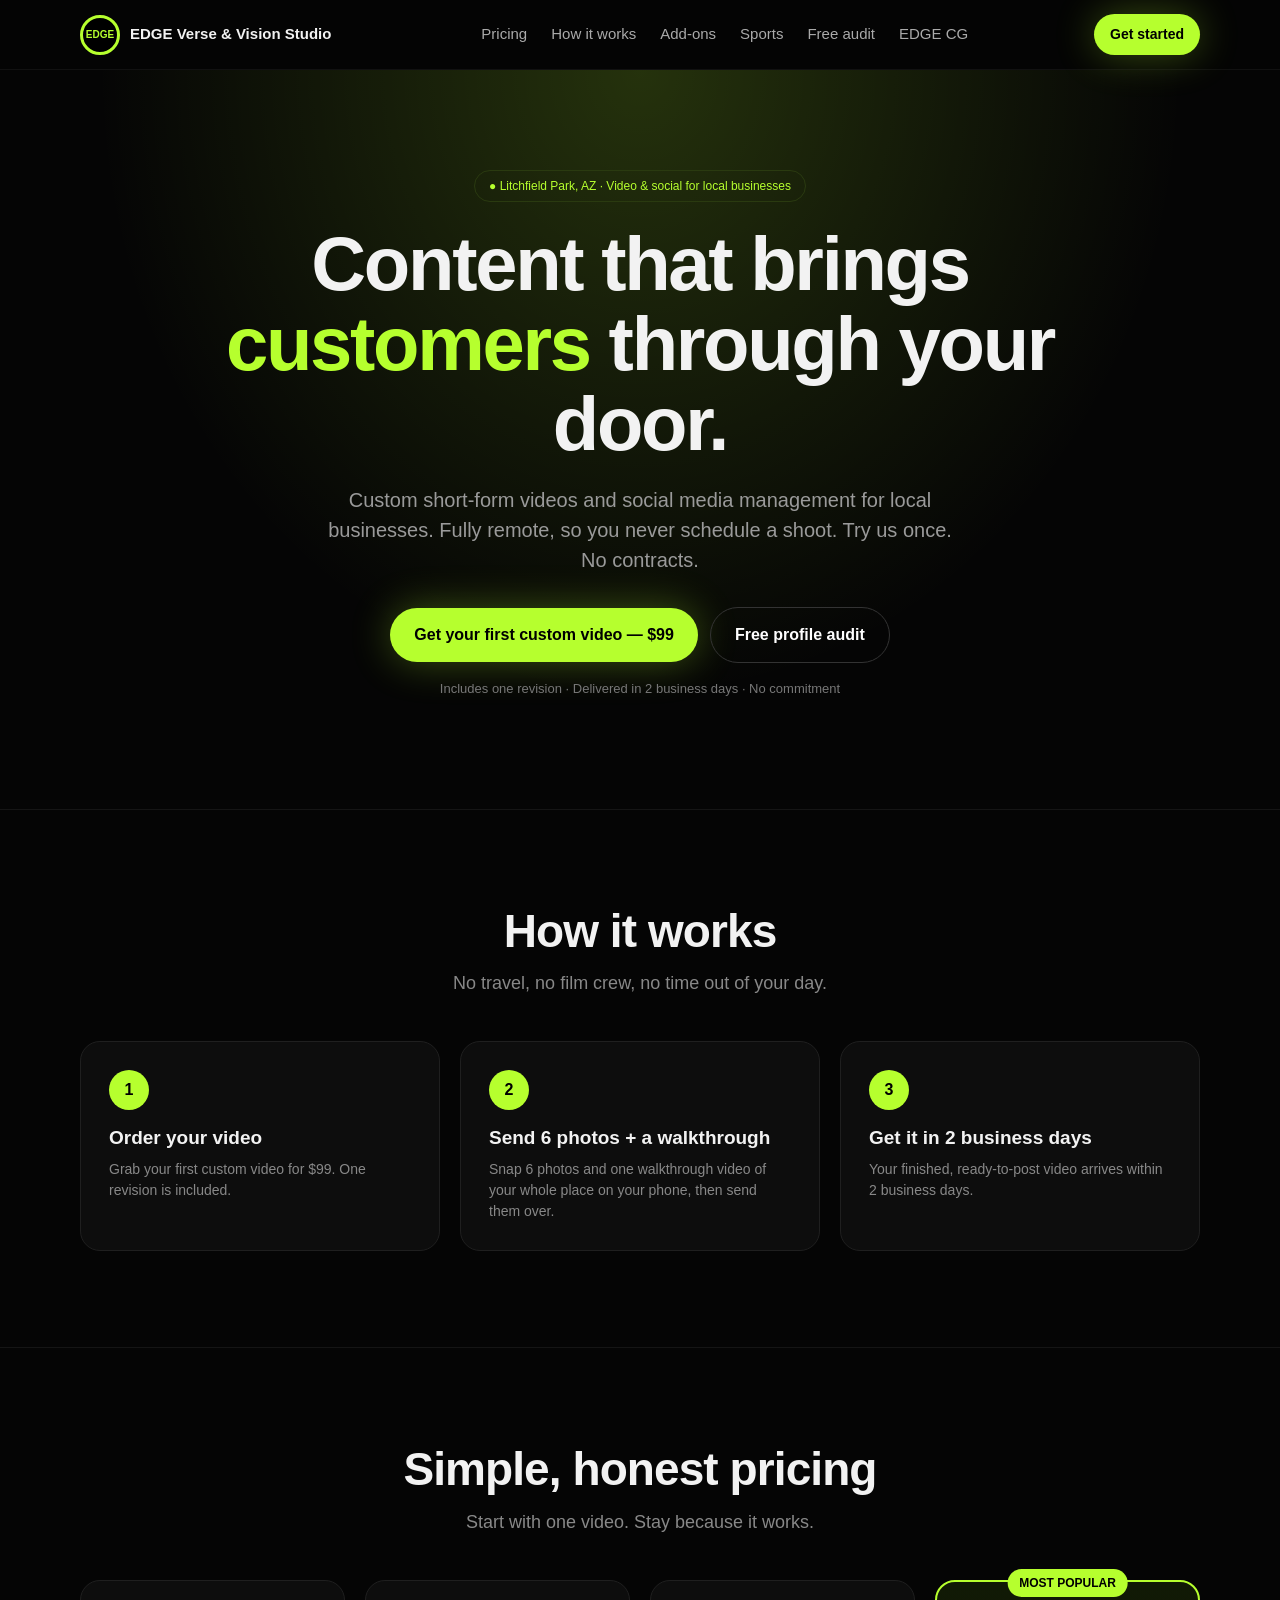
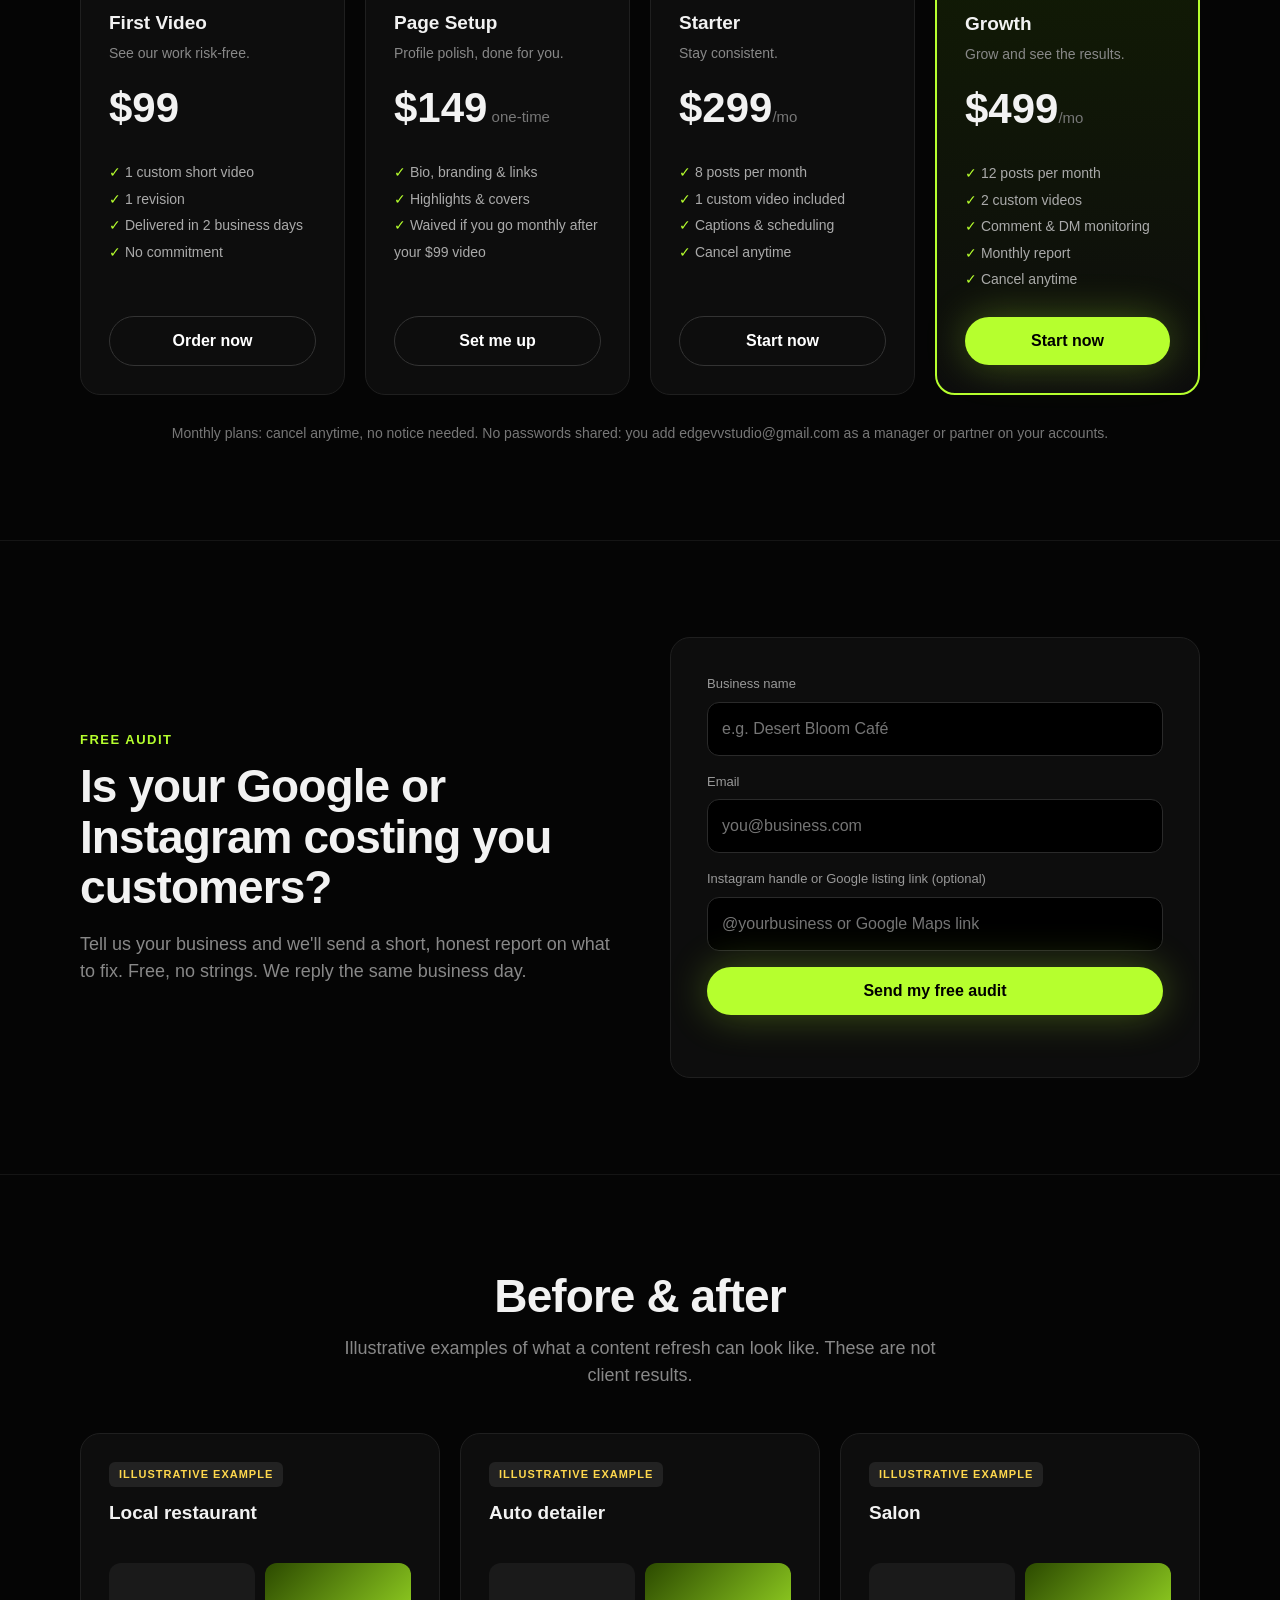
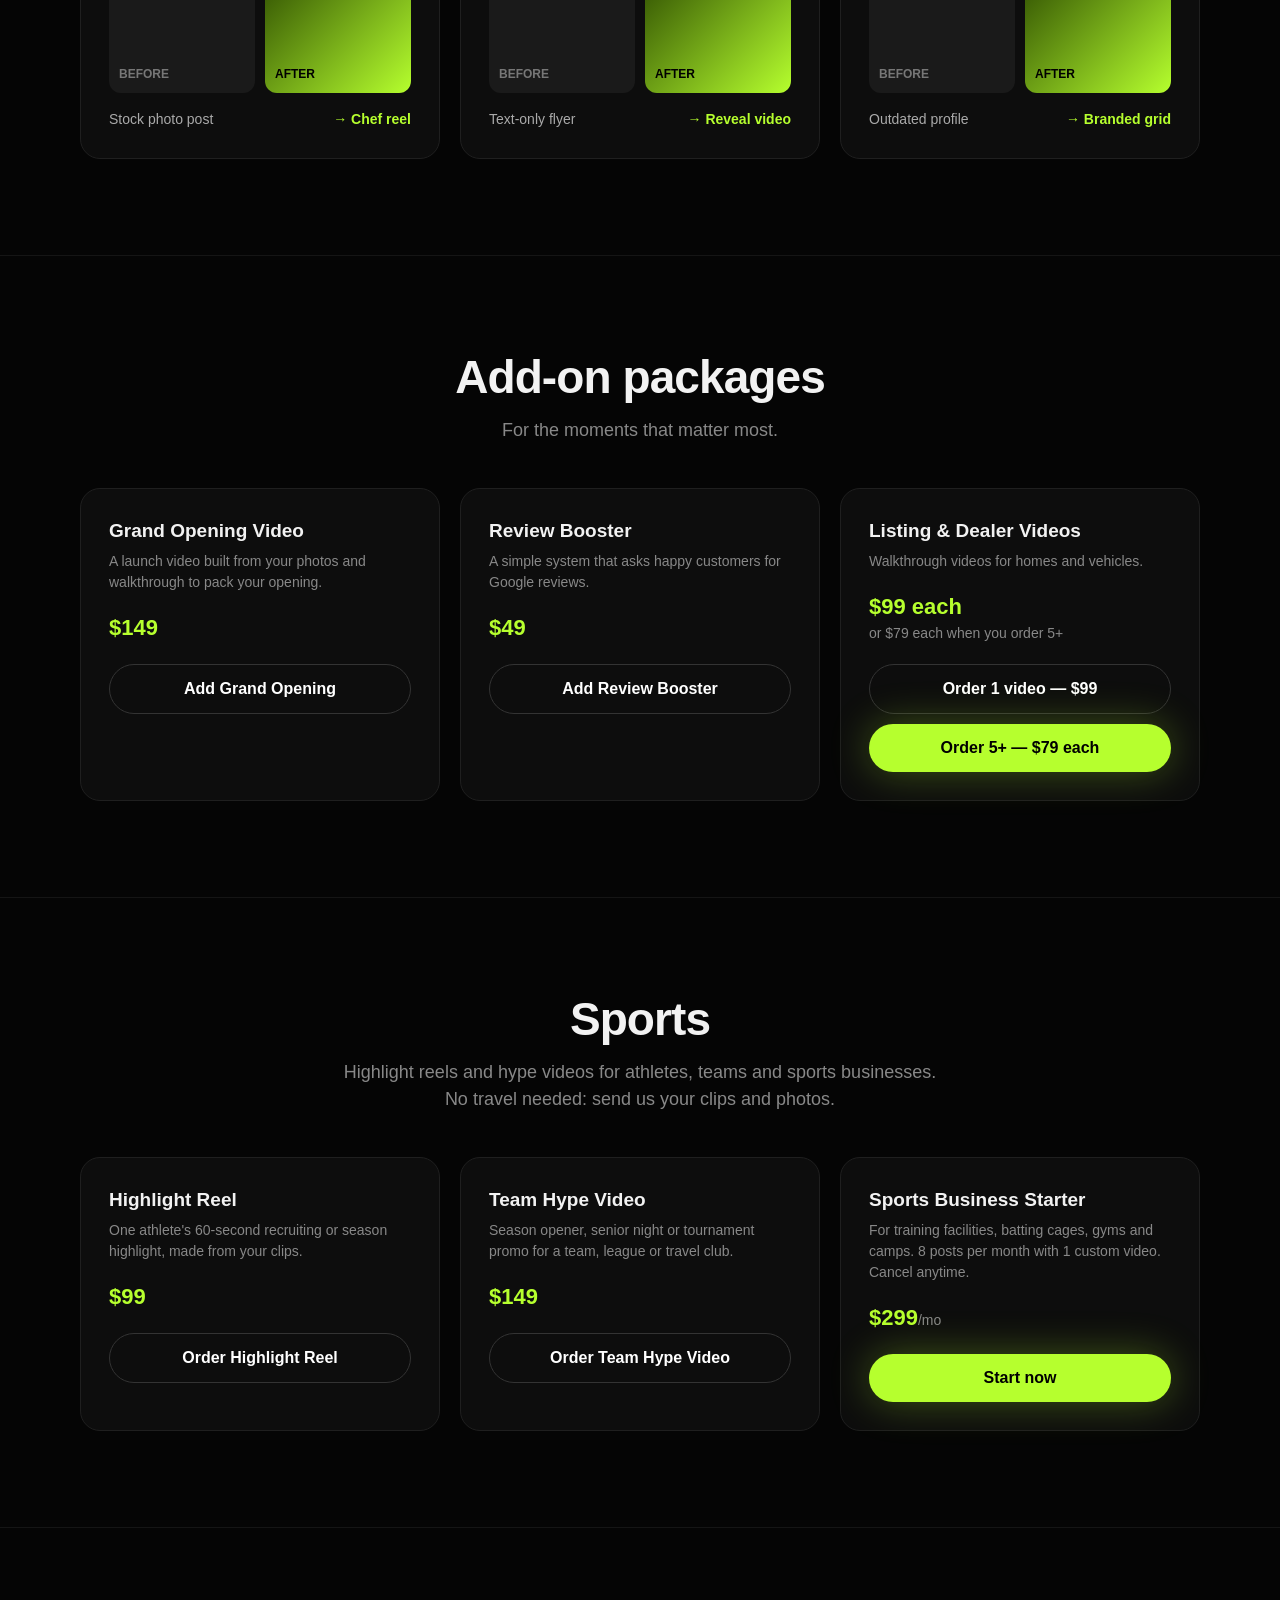
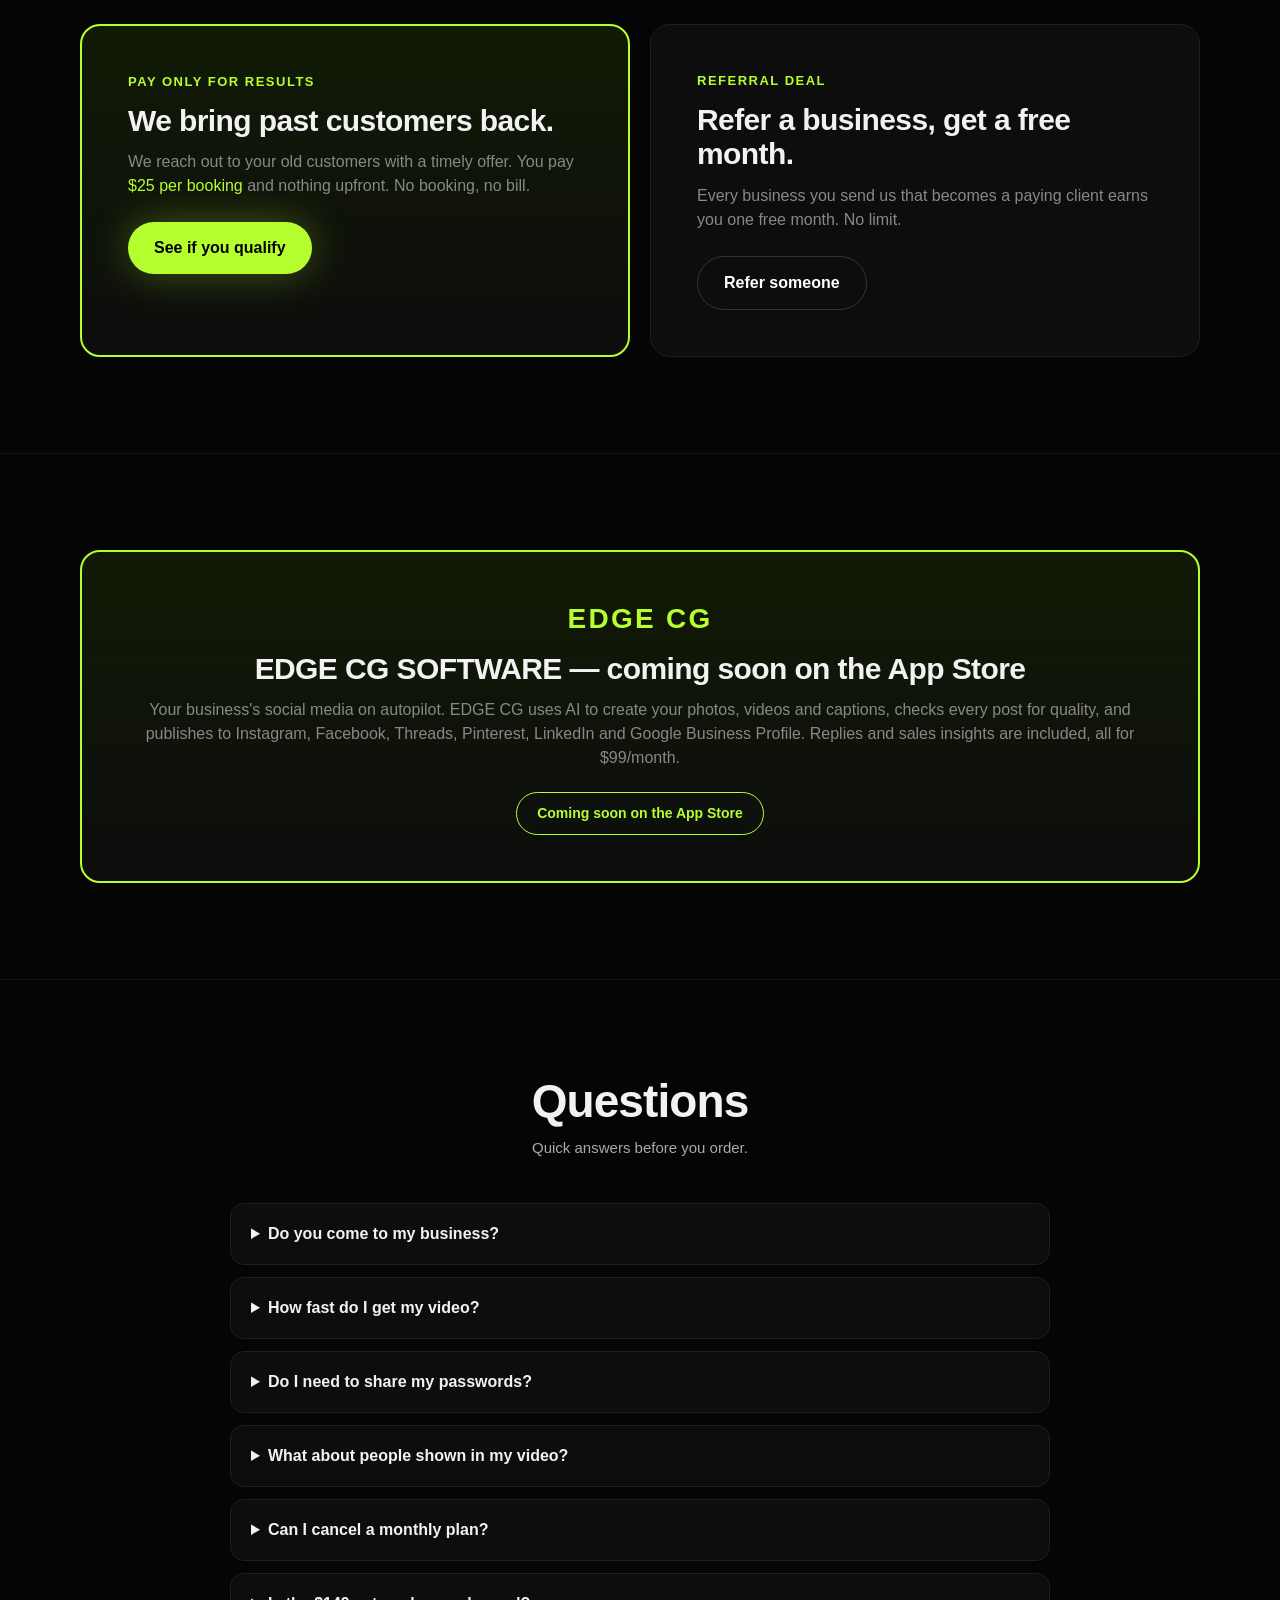
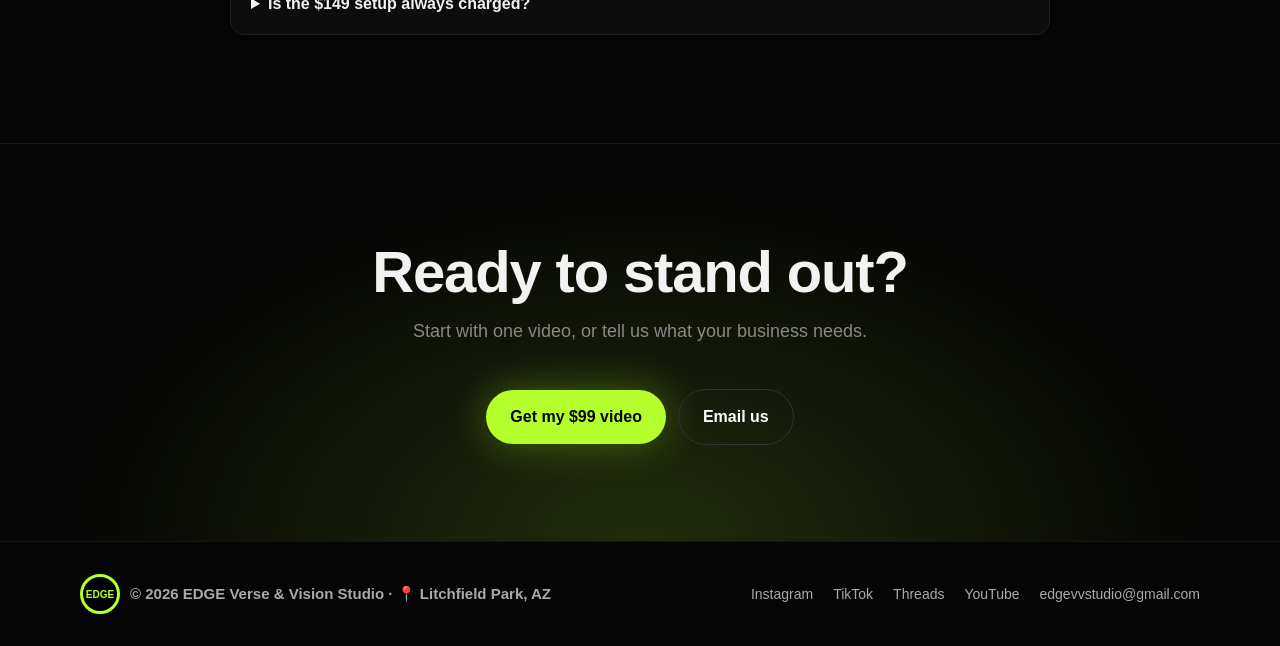
==== index.html @ c9d8e722 "Sports Business Starter: inline /mo, keep add-on price style" ====
<!DOCTYPE html>
<html lang="en">
<head>
<meta charset="utf-8">
<meta name="viewport" content="width=device-width,initial-scale=1">
<title>EDGE Verse &amp; Vision Studio | Custom Videos &amp; Social Media for Local Businesses</title>
<meta name="description" content="Custom short-form videos and social media management for local businesses. Remote studio based in Litchfield Park, AZ. First custom video $99. Monthly plans from $299. Cancel anytime.">
<meta name="theme-color" content="#050505">
<link rel="canonical" href="https://edgevvstudio.com/">
<meta property="og:type" content="website">
<meta property="og:site_name" content="EDGE Verse &amp; Vision Studio">
<meta property="og:title" content="Content that brings customers through your door">
<meta property="og:description" content="Custom short videos and social media for local businesses. Send 6 photos and a walkthrough, and get your video in 2 business days. First video $99.">
<meta property="og:url" content="https://edgevvstudio.com/">
<meta property="og:image" content="https://edgevvstudio.com/og-image.png">
<meta name="twitter:card" content="summary_large_image">
<link rel="icon" href="favicon.svg" type="image/svg+xml">
<link rel="stylesheet" href="styles.css">
<script type="application/ld+json">
{"@context":"https://schema.org","@type":"ProfessionalService","name":"EDGE Verse & Vision Studio","email":"edgevvstudio@gmail.com","areaServed":"US","address":{"@type":"PostalAddress","addressLocality":"Litchfield Park","addressRegion":"AZ","addressCountry":"US"},"description":"Remote custom video and social media studio for local businesses.","sameAs":["https://www.instagram.com/edgevvstudio","https://www.tiktok.com/@edgevvstudio","https://www.threads.net/@edgevvstudio","https://www.youtube.com/@edgevvstudio"]}
</script>
</head>
<body>
<a class="skip" href="#main">Skip to content</a>
<header><div class="w"><nav>
<a class="logo" href="#top"><span class="c">EDGE</span><span>EDGE Verse &amp; Vision Studio</span></a>
<div class="links"><a href="#pricing">Pricing</a><a href="#how">How it works</a><a href="#addons">Add-ons</a><a href="#sports">Sports</a><a href="#audit">Free audit</a><a href="#edgecg">EDGE CG</a></div>
<a class="btn p navcta" href="https://buy.stripe.com/28E14fdJf8jR9hvbBr6J200">Get started</a>
</nav></div></header>

<main id="main">
<div class="hero" id="top"><div class="w">
<div class="tag">● Litchfield Park, AZ · Video &amp; social for local businesses</div>
<h1>Content that brings <span>customers</span> through your door.</h1>
<p class="sub">Custom short-form videos and social media management for local businesses. Fully remote, so you never schedule a shoot. Try us once. No contracts.</p>
<div class="ctas"><a class="btn p" href="https://buy.stripe.com/28E14fdJf8jR9hvbBr6J200">Get your first custom video — $99</a><a class="btn s" href="#audit">Free profile audit</a></div>
<p class="fine">Includes one revision · Delivered in 2 business days · No commitment</p>
</div></div>

<section id="how"><div class="w">
<h2>How it works</h2><p class="lead">No travel, no film crew, no time out of your day.</p>
<div class="steps">
<div class="card step"><div class="n">1</div><h3>Order your video</h3><p class="muted">Grab your first custom video for $99. One revision is included.</p></div>
<div class="card step"><div class="n">2</div><h3>Send 6 photos + a walkthrough</h3><p class="muted">Snap 6 photos and one walkthrough video of your whole place on your phone, then send them over.</p></div>
<div class="card step"><div class="n">3</div><h3>Get it in 2 business days</h3><p class="muted">Your finished, ready-to-post video arrives within 2 business days.</p></div>
</div></div></section>

<section id="pricing"><div class="w">
<h2>Simple, honest pricing</h2><p class="lead">Start with one video. Stay because it works.</p>
<div class="g4">
<div class="card"><h3>First Video</h3><p class="muted">See our work risk-free.</p><div class="price">$99</div><ul><li>1 custom short video</li><li>1 revision</li><li>Delivered in 2 business days</li><li>No commitment</li></ul><a class="btn s" href="https://buy.stripe.com/28E14fdJf8jR9hvbBr6J200">Order now</a></div>
<div class="card"><h3>Page Setup</h3><p class="muted">Profile polish, done for you.</p><div class="price">$149<small> one-time</small></div><ul><li>Bio, branding &amp; links</li><li>Highlights &amp; covers</li><li>Waived if you go monthly after your $99 video</li></ul><a class="btn s" href="https://buy.stripe.com/28EaEP5cJ0Rp51f34V6J201">Set me up</a></div>
<div class="card"><h3>Starter</h3><p class="muted">Stay consistent.</p><div class="price">$299<small>/mo</small></div><ul><li>8 posts per month</li><li>1 custom video included</li><li>Captions &amp; scheduling</li><li>Cancel anytime</li></ul><a class="btn s" href="https://buy.stripe.com/cNi5kv8oV0Rp9hveND6J202">Start now</a></div>
<div class="card hot"><div class="badge">MOST POPULAR</div><h3>Growth</h3><p class="muted">Grow and see the results.</p><div class="price">$499<small>/mo</small></div><ul><li>12 posts per month</li><li>2 custom videos</li><li>Comment &amp; DM monitoring</li><li>Monthly report</li><li>Cancel anytime</li></ul><a class="btn p" href="https://buy.stripe.com/3cI14feNj8jR51f7lb6J203">Start now</a></div>
</div>
<p class="note">Monthly plans: cancel anytime, no notice needed. No passwords shared: you add edgevvstudio@gmail.com as a manager or partner on your accounts.</p>
</div></section>

<section id="audit"><div class="w audit">
<div><div class="kick">FREE AUDIT</div><h2 style="margin-top:12px">Is your Google or Instagram costing you customers?</h2><p class="muted" style="font-size:18px;margin-top:18px">Tell us your business and we'll send a short, honest report on what to fix. Free, no strings. We reply the same business day.</p></div>
<form id="auditForm" action="FORMSPREE_ENDPOINT" method="POST">
<label for="biz">Business name</label><input id="biz" name="business" required placeholder="e.g. Desert Bloom Café">
<label for="em">Email</label><input id="em" name="email" type="email" required placeholder="you@business.com">
<label for="link">Instagram handle or Google listing link (optional)</label><input id="link" name="profile" placeholder="@yourbusiness or Google Maps link">
<input type="hidden" name="_subject" value="New free audit request">
<button class="btn p" type="submit">Send my free audit</button>
<p class="formmsg" id="formMsg" role="status"></p>
</form>
</div></section>

<section id="work"><div class="w">
<h2>Before &amp; after</h2><p class="lead">Illustrative examples of what a content refresh can look like. These are not client results.</p>
<div class="g3">
<div class="card"><span class="ex">ILLUSTRATIVE EXAMPLE</span><h3>Local restaurant</h3><div class="ba"><div class="img b">BEFORE</div><div class="img a">AFTER</div></div><div class="stat"><span>Stock photo post</span><b>→ Chef reel</b></div></div>
<div class="card"><span class="ex">ILLUSTRATIVE EXAMPLE</span><h3>Auto detailer</h3><div class="ba"><div class="img b">BEFORE</div><div class="img a">AFTER</div></div><div class="stat"><span>Text-only flyer</span><b>→ Reveal video</b></div></div>
<div class="card"><span class="ex">ILLUSTRATIVE EXAMPLE</span><h3>Salon</h3><div class="ba"><div class="img b">BEFORE</div><div class="img a">AFTER</div></div><div class="stat"><span>Outdated profile</span><b>→ Branded grid</b></div></div>
</div></div></section>

<section id="addons"><div class="w">
<h2>Add-on packages</h2><p class="lead">For the moments that matter most.</p>
<div class="g3">
<div class="card"><h3>Grand Opening Video</h3><p class="muted">A launch video built from your photos and walkthrough to pack your opening.</p><p class="addprice">$149</p><a class="btn s" href="https://buy.stripe.com/8x26ozdJf9nV51fgVL6J204">Add Grand Opening</a></div>
<div class="card"><h3>Review Booster</h3><p class="muted">A simple system that asks happy customers for Google reviews.</p><p class="addprice">$49</p><a class="btn s" href="https://buy.stripe.com/bJe7sD34BfMjdxLeND6J205">Add Review Booster</a></div>
<div class="card"><h3>Listing &amp; Dealer Videos</h3><p class="muted">Walkthrough videos for homes and vehicles.</p><p class="addprice">$99 each<small>or $79 each when you order 5+</small></p><a class="btn s" href="https://buy.stripe.com/3cI5kveNj1Vt2T76h76J206" style="margin-bottom:10px">Order 1 video — $99</a><a class="btn p" href="https://buy.stripe.com/9B67sD48FgQnctH7lb6J207">Order 5+ — $79 each</a></div>
</div></div></section>

<section id="sports"><div class="w">
<h2>Sports</h2><p class="lead">Highlight reels and hype videos for athletes, teams and sports businesses. No travel needed: send us your clips and photos.</p>
<div class="g3">
<div class="card"><h3>Highlight Reel</h3><p class="muted">One athlete's 60-second recruiting or season highlight, made from your clips.</p><p class="addprice">$99</p><a class="btn s" href="https://buy.stripe.com/eVq14f20x6bJ0KZdJz6J208">Order Highlight Reel</a></div>
<div class="card"><h3>Team Hype Video</h3><p class="muted">Season opener, senior night or tournament promo for a team, league or travel club.</p><p class="addprice">$149</p><a class="btn s" href="https://buy.stripe.com/bJeeV56gN0RpgJX20R6J209">Order Team Hype Video</a></div>
<div class="card"><h3>Sports Business Starter</h3><p class="muted">For training facilities, batting cages, gyms and camps. 8 posts per month with 1 custom video. Cancel anytime.</p><p class="addprice">$299<small style="display:inline">/mo</small></p><a class="btn p" href="https://buy.stripe.com/00w4gr7kR9nVdxL6h76J20a">Start now</a></div>
</div></div></section>

<section><div class="w split">
<div class="card big hot"><div class="kick">PAY ONLY FOR RESULTS</div><h3>We bring past customers back.</h3><p class="muted" style="font-size:16px">We reach out to your old customers with a timely offer. You pay <span class="l">$25 per booking</span> and nothing upfront. No booking, no bill.</p><a class="btn p" href="mailto:edgevvstudio@gmail.com?subject=Reactivation%20offer%20-%20do%20I%20qualify%3F">See if you qualify</a></div>
<div class="card big"><div class="kick">REFERRAL DEAL</div><h3>Refer a business, get a free month.</h3><p class="muted" style="font-size:16px">Every business you send us that becomes a paying client earns you one free month. No limit.</p><a class="btn s" href="mailto:edgevvstudio@gmail.com?subject=Referral">Refer someone</a></div>
</div></section>

<section id="edgecg"><div class="w">
<div class="card big hot cg"><div class="cglogo">EDGE CG</div><h3>EDGE CG SOFTWARE — coming soon on the App Store</h3><p class="muted" style="font-size:16px">Your business's social media on autopilot. EDGE CG uses AI to create your photos, videos and captions, checks every post for quality, and publishes to Instagram, Facebook, Threads, Pinterest, LinkedIn and Google Business Profile. Replies and sales insights are included, all for $99/month.</p><span class="cgbadge">Coming soon on the App Store</span></div>
</div></section>

<section class="faq"><div class="w">
<h2>Questions</h2><p class="lead">Quick answers before you order.</p>
<details><summary>Do you come to my business?</summary><p>No. We're fully remote. You send 6 photos and one walkthrough video of your whole place, and we build your video from that.</p></details>
<details><summary>How fast do I get my video?</summary><p>Within 2 business days of receiving your photos and walkthrough.</p></details>
<details><summary>Do I need to share my passwords?</summary><p>Never. You add edgevvstudio@gmail.com as a manager or partner in Meta Business Suite or Google Business Profile.</p></details>
<details><summary>What about people shown in my video?</summary><p>During onboarding you confirm (required checkbox) that you have permission from anyone who appears in your photos or walkthrough.</p></details>
<details><summary>Can I cancel a monthly plan?</summary><p>Yes, anytime, with no notice needed.</p></details>
<details><summary>Is the $149 setup always charged?</summary><p>No. It's waived if you sign up for a monthly plan after your $99 video.</p></details>
</div></section>

<section class="final"><div class="w"><h2 style="font-size:clamp(36px,7vw,58px)">Ready to stand out?</h2><p class="lead">Start with one video, or tell us what your business needs.</p>
<div class="ctas"><a class="btn p" href="https://buy.stripe.com/28E14fdJf8jR9hvbBr6J200">Get my $99 video</a><a class="btn s" href="mailto:edgevvstudio@gmail.com">Email us</a></div></div></section>
</main>

<footer><div class="w">
<div class="logo"><span class="c">EDGE</span><span style="color:#aaa">© 2026 EDGE Verse &amp; Vision Studio · 📍 Litchfield Park, AZ</span></div>
<div class="soc"><a href="https://www.instagram.com/edgevvstudio" rel="noopener">Instagram</a><a href="https://www.tiktok.com/@edgevvstudio" rel="noopener">TikTok</a><a href="https://www.threads.net/@edgevvstudio" rel="noopener">Threads</a><a href="https://www.youtube.com/@edgevvstudio" rel="noopener">YouTube</a><a href="mailto:edgevvstudio@gmail.com">edgevvstudio@gmail.com</a></div>
</div></footer>
<script src="main.js"></script>
</body>
</html>
---- styles.css ----
*{box-sizing:border-box;margin:0;padding:0}
:root{--l:#b6ff2e;--bg:#050505;--card:#0d0d0d;--bd:#1f1f1f}
html{scroll-behavior:smooth}
body{background:var(--bg);color:#f2f2f2;font-family:-apple-system,"Inter","Helvetica Neue",Arial,sans-serif;line-height:1.5;-webkit-font-smoothing:antialiased;overflow-x:hidden}
img{max-width:100%}
a{color:inherit}
.w{max-width:1200px;margin:0 auto;padding:0 20px}
.skip{position:absolute;left:-999px}.skip:focus{left:10px;top:10px;background:var(--l);color:#000;padding:8px;z-index:99}
header{position:sticky;top:0;z-index:50;background:rgba(5,5,5,.85);backdrop-filter:blur(10px);border-bottom:1px solid #111}
nav{display:flex;justify-content:space-between;align-items:center;padding:14px 0;gap:12px}
.logo{display:flex;align-items:center;gap:10px;font-weight:700;text-decoration:none;font-size:15px}
.c{flex:none;width:40px;height:40px;border-radius:50%;background:#000;border:3px solid var(--l);display:flex;align-items:center;justify-content:center;color:var(--l);font-size:10px;font-weight:900}
.links{display:none}
.links a{color:#aaa;margin-left:24px;text-decoration:none;font-size:15px}.links a:hover{color:#fff}
.btn{display:inline-block;padding:15px 24px;border-radius:999px;font-weight:700;font-size:16px;text-decoration:none;text-align:center;border:0;cursor:pointer;font-family:inherit;transition:transform .15s}
.btn:hover{transform:translateY(-1px)}
.p{background:var(--l);color:#000;box-shadow:0 0 40px rgba(182,255,46,.3)}
.s{border:1px solid #333;color:#fff;background:transparent}
.navcta{padding:10px 16px;font-size:14px;white-space:nowrap}
.hero{padding:64px 0 72px;text-align:center;background:radial-gradient(ellipse at top,rgba(182,255,46,.18),transparent 60%)}
.tag{display:inline-block;border:1px solid #2a3a10;color:var(--l);padding:6px 14px;border-radius:999px;font-size:12px;margin-bottom:22px}
h1{font-size:clamp(38px,9vw,76px);line-height:1.05;letter-spacing:-.03em;font-weight:800;max-width:950px;margin:0 auto}
h1 span,.l{color:var(--l)}
.sub{color:#9a9a9a;font-size:clamp(17px,2.4vw,20px);max-width:640px;margin:22px auto 32px}
.ctas{display:flex;flex-direction:column;gap:12px;justify-content:center;align-items:stretch;max-width:420px;margin:0 auto}
.fine{color:#777;font-size:13px;margin-top:16px}
section{padding:72px 0;border-top:1px solid #151515;scroll-margin-top:60px}
h2{font-size:clamp(32px,6vw,46px);line-height:1.1;letter-spacing:-.02em;font-weight:800;text-align:center}
.lead{color:#888;text-align:center;margin:14px auto 44px;font-size:18px;max-width:620px}
.g4,.g3,.split{display:grid;grid-template-columns:1fr;gap:20px}
.card{background:var(--card);border:1px solid var(--bd);border-radius:20px;padding:28px;position:relative;display:flex;flex-direction:column}
.card h3{font-size:19px;margin-bottom:6px}
.price{font-size:42px;font-weight:800;margin:12px 0 2px}
.price small{font-size:15px;color:#777;font-weight:500}
.card ul{list-style:none;margin:18px 0 24px;color:#aaa;font-size:14px;line-height:1.9;flex:1}
.card li:before{content:"✓  ";color:var(--l)}
.hot{border:2px solid var(--l);background:linear-gradient(#111a05,#0d0d0d)}
.badge{position:absolute;top:-13px;left:50%;transform:translateX(-50%);background:var(--l);color:#000;font-size:12px;font-weight:800;padding:5px 12px;border-radius:999px;white-space:nowrap}
.card .btn{display:block;padding:12px}
.muted{color:#888;font-size:14px}
.note{color:#777;font-size:14px;text-align:center;margin-top:28px}
.steps{display:grid;grid-template-columns:1fr;gap:20px;counter-reset:s}
.step .n{width:40px;height:40px;border-radius:50%;background:var(--l);color:#000;font-weight:800;display:flex;align-items:center;justify-content:center;margin-bottom:14px}
.audit{display:grid;grid-template-columns:1fr;gap:36px;align-items:center}
.audit h2{text-align:left}
form{background:var(--card);border:1px solid var(--bd);border-radius:20px;padding:26px}
label{font-size:13px;color:#999;display:block;margin:0 0 8px}
input,select,textarea{width:100%;background:#000;border:1px solid #2a2a2a;border-radius:12px;padding:14px;color:#f2f2f2;margin-bottom:16px;font:inherit;font-size:16px}
input:focus,textarea:focus,select:focus{outline:2px solid var(--l);border-color:transparent}
form .btn{width:100%}
.formmsg{font-size:14px;margin-top:12px;color:var(--l);min-height:1em}
.ex{align-self:flex-start;margin-bottom:12px;background:#222;color:#ffd84d;font-size:11px;font-weight:800;padding:4px 10px;border-radius:6px;letter-spacing:1px}
.ba{display:grid;grid-template-columns:1fr 1fr;gap:10px;margin:30px 0 16px}
.img{height:130px;border-radius:12px;display:flex;align-items:flex-end;padding:10px;font-size:12px;font-weight:700}
.b{background:#1a1a1a;color:#777}.a{background:linear-gradient(135deg,#2c4a00,#b6ff2e);color:#000}
.stat{display:flex;justify-content:space-between;gap:10px;font-size:14px;color:#aaa;flex-wrap:wrap}
.stat b{color:var(--l)}
.addprice{color:var(--l);margin:18px 0 20px;font-weight:700;font-size:22px}
.addprice small{color:#888;font-size:14px;font-weight:500;display:block}
.big{padding:32px}
.big h3{font-size:clamp(24px,4vw,30px);letter-spacing:-.02em;margin:12px 0;line-height:1.15}
.big .btn{display:inline-block;align-self:flex-start;margin-top:24px;padding:14px 26px}
.kick{color:var(--l);font-size:13px;font-weight:700;letter-spacing:1.5px}
.faq details{background:var(--card);border:1px solid var(--bd);border-radius:14px;padding:18px 20px;margin-bottom:12px;max-width:820px;margin-left:auto;margin-right:auto}
.faq summary{cursor:pointer;font-weight:700}
.faq p{color:#aaa;margin-top:10px;font-size:15px}
.final{text-align:center;background:radial-gradient(ellipse at bottom,rgba(182,255,46,.16),transparent 65%)}
footer{border-top:1px solid #151515;padding:32px 0;color:#777;font-size:14px}
footer .w{display:flex;flex-direction:column;gap:18px}
.soc{display:flex;flex-wrap:wrap;gap:10px 20px}
.soc a{color:#aaa;text-decoration:none}.soc a:hover{color:var(--l)}
@media(min-width:640px){.ctas{flex-direction:row;max-width:none;align-items:center}.g4,.g3,.split{grid-template-columns:1fr 1fr}.steps{grid-template-columns:repeat(3,1fr)}}
@media(min-width:900px){.w{padding:0 40px}.links{display:flex;align-items:center}.hero{padding:100px 0 110px}section{padding:96px 0}.g3{grid-template-columns:repeat(3,1fr)}.audit{grid-template-columns:1fr 1fr;gap:60px}.big{padding:46px}footer .w{flex-direction:row;justify-content:space-between;align-items:center}form{padding:36px}}
@media(min-width:1100px){.g4{grid-template-columns:repeat(4,1fr)}}

.cg{text-align:center;align-items:center}.cglogo{font-weight:900;font-size:28px;letter-spacing:.08em;color:var(--l)}.cgbadge{display:inline-block;margin-top:22px;padding:10px 20px;border:1px solid var(--l);border-radius:999px;font-weight:700;font-size:14px;color:var(--l)}
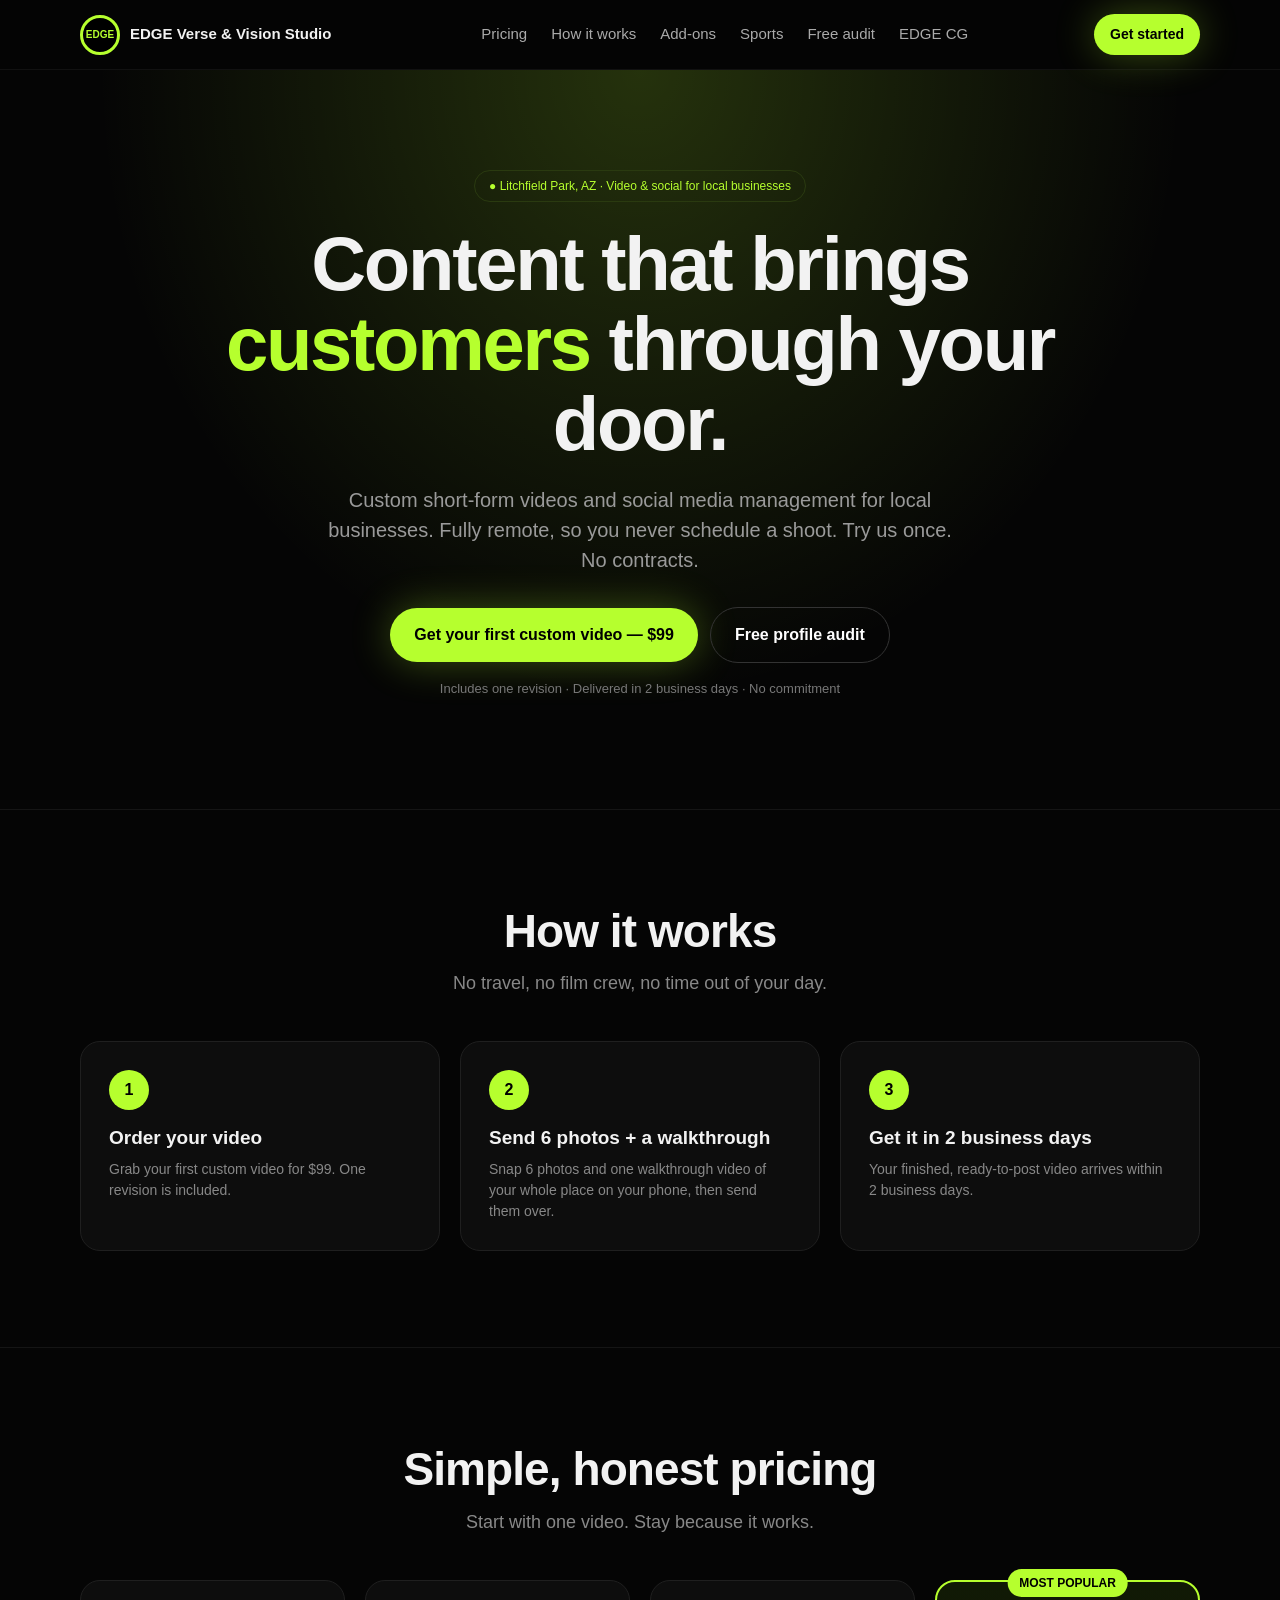
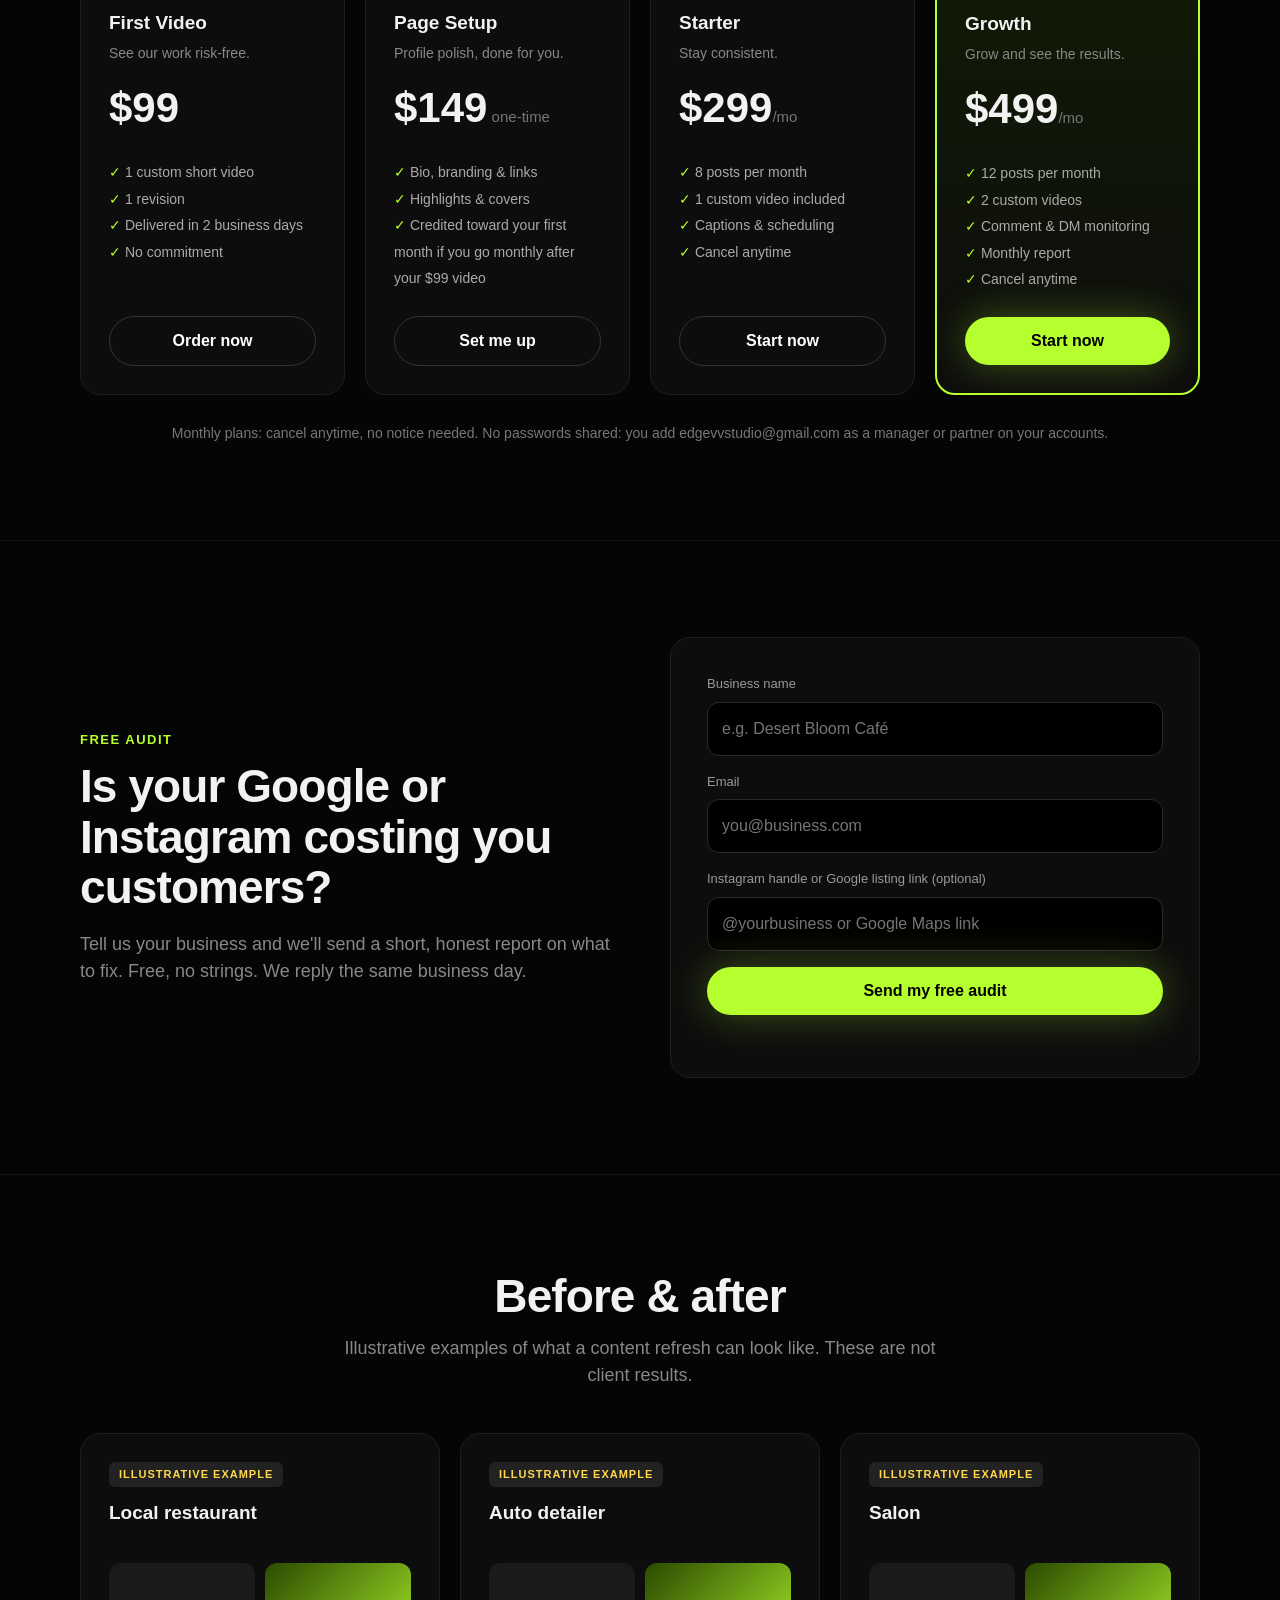
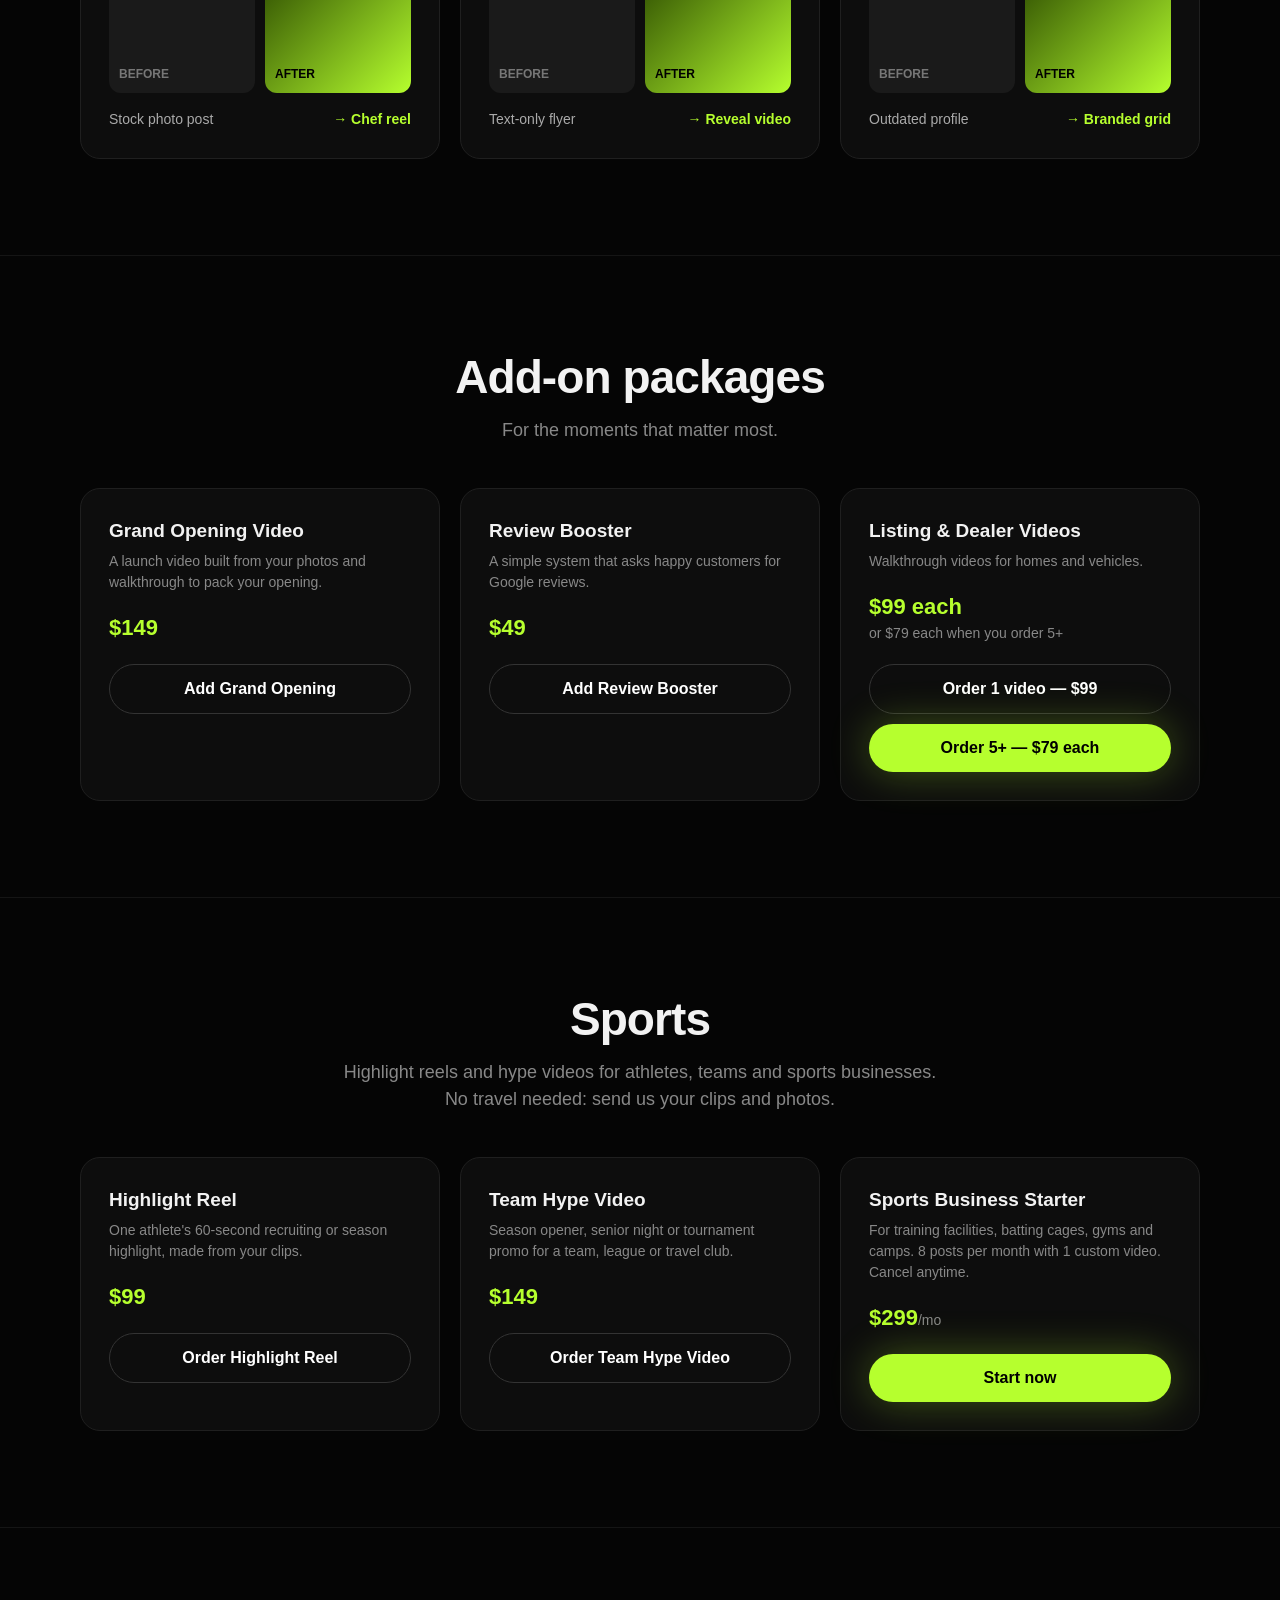
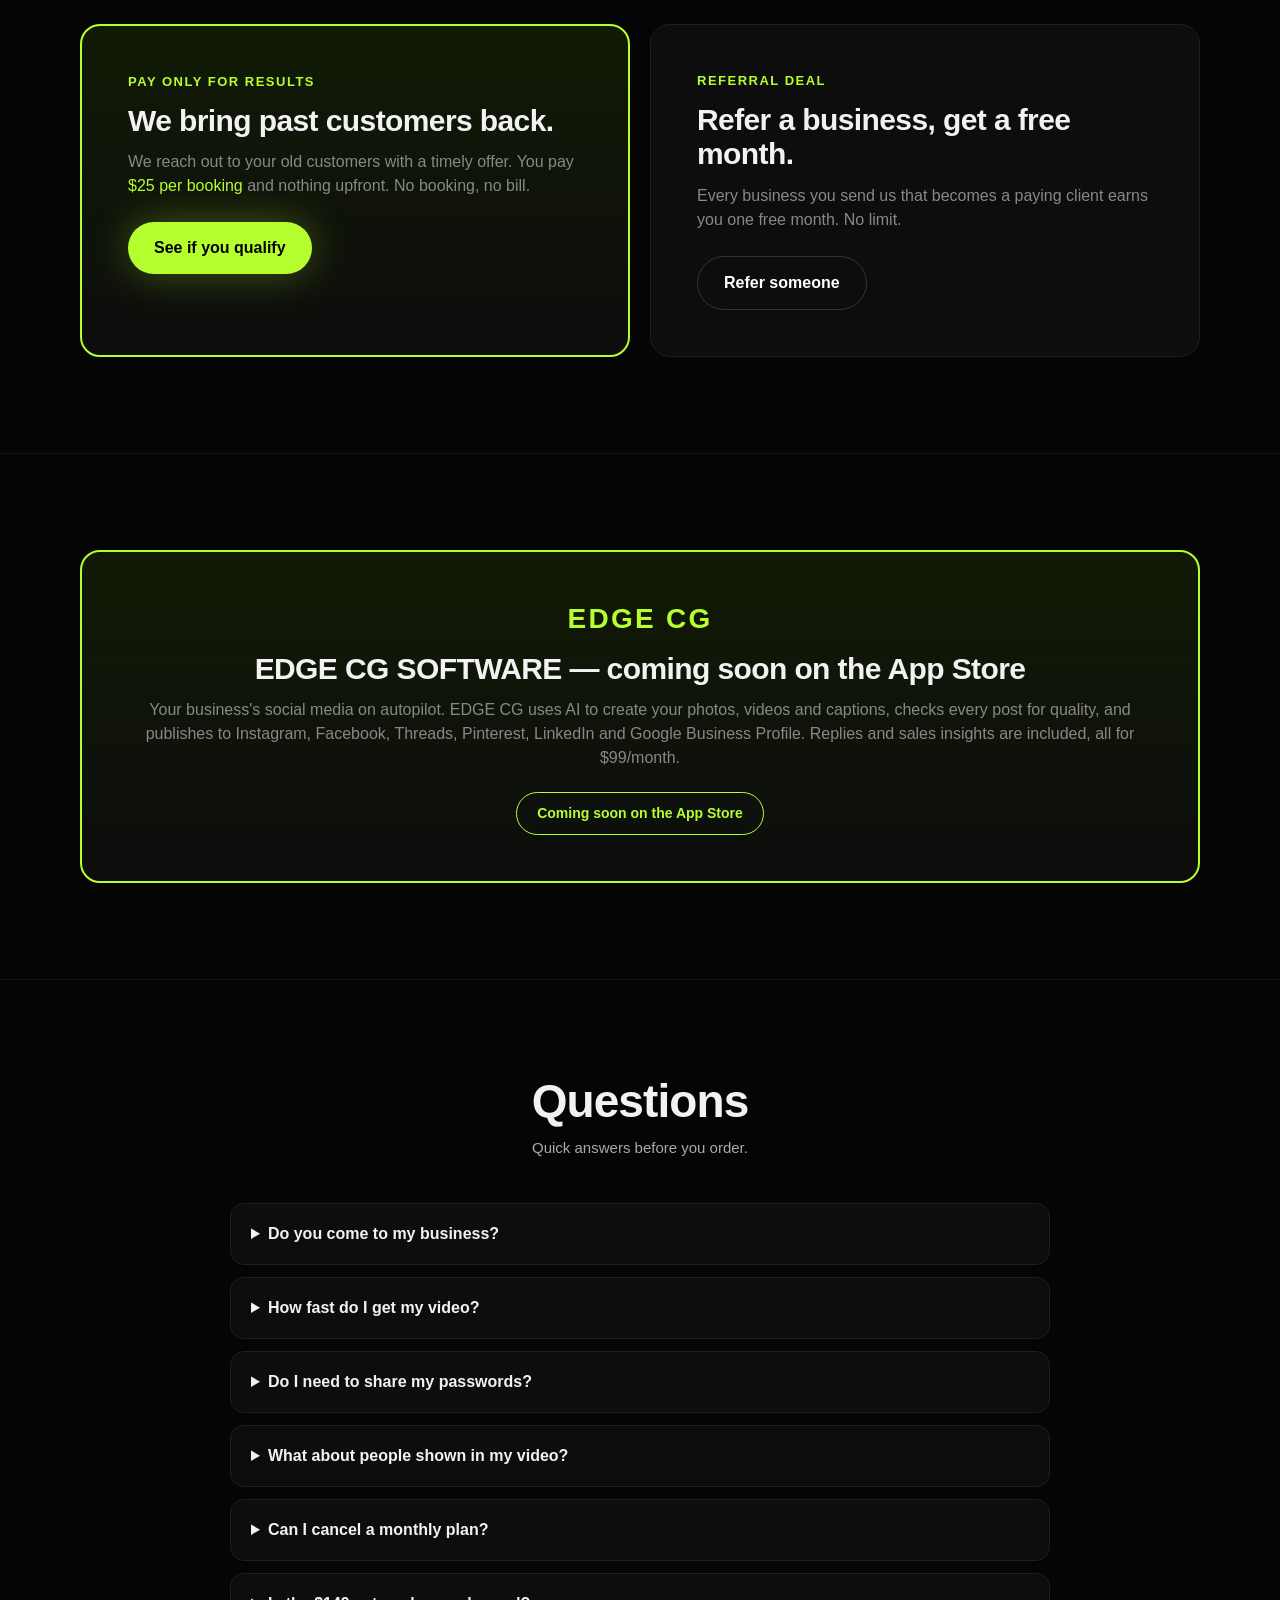
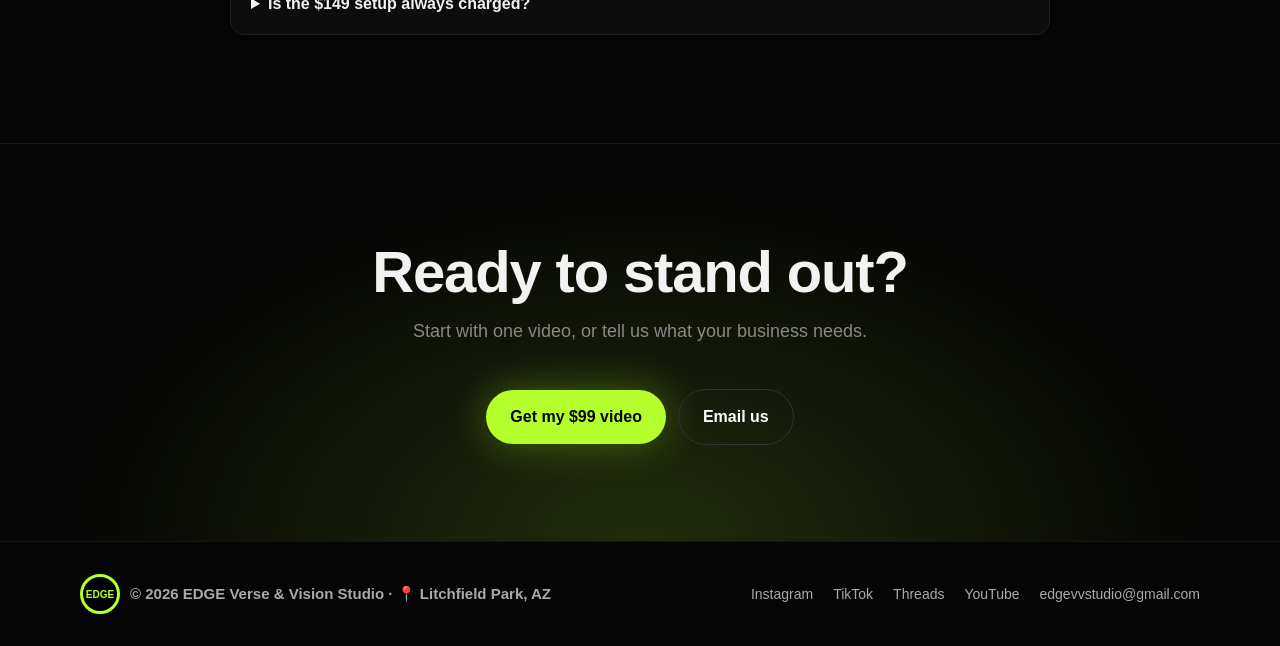
==== commit 5a5e5867: "Page Setup: $149 credited toward first month (was 'waived')" ====
--- a/index.html
+++ b/index.html
@@ -49,7 +49,7 @@
 <h2>Simple, honest pricing</h2><p class="lead">Start with one video. Stay because it works.</p>
 <div class="g4">
 <div class="card"><h3>First Video</h3><p class="muted">See our work risk-free.</p><div class="price">$99</div><ul><li>1 custom short video</li><li>1 revision</li><li>Delivered in 2 business days</li><li>No commitment</li></ul><a class="btn s" href="https://buy.stripe.com/28E14fdJf8jR9hvbBr6J200">Order now</a></div>
-<div class="card"><h3>Page Setup</h3><p class="muted">Profile polish, done for you.</p><div class="price">$149<small> one-time</small></div><ul><li>Bio, branding &amp; links</li><li>Highlights &amp; covers</li><li>Waived if you go monthly after your $99 video</li></ul><a class="btn s" href="https://buy.stripe.com/28EaEP5cJ0Rp51f34V6J201">Set me up</a></div>
+<div class="card"><h3>Page Setup</h3><p class="muted">Profile polish, done for you.</p><div class="price">$149<small> one-time</small></div><ul><li>Bio, branding &amp; links</li><li>Highlights &amp; covers</li><li>Credited toward your first month if you go monthly after your $99 video</li></ul><a class="btn s" href="https://buy.stripe.com/28EaEP5cJ0Rp51f34V6J201">Set me up</a></div>
 <div class="card"><h3>Starter</h3><p class="muted">Stay consistent.</p><div class="price">$299<small>/mo</small></div><ul><li>8 posts per month</li><li>1 custom video included</li><li>Captions &amp; scheduling</li><li>Cancel anytime</li></ul><a class="btn s" href="https://buy.stripe.com/cNi5kv8oV0Rp9hveND6J202">Start now</a></div>
 <div class="card hot"><div class="badge">MOST POPULAR</div><h3>Growth</h3><p class="muted">Grow and see the results.</p><div class="price">$499<small>/mo</small></div><ul><li>12 posts per month</li><li>2 custom videos</li><li>Comment &amp; DM monitoring</li><li>Monthly report</li><li>Cancel anytime</li></ul><a class="btn p" href="https://buy.stripe.com/3cI14feNj8jR51f7lb6J203">Start now</a></div>
 </div>
@@ -108,7 +108,7 @@
 <details><summary>Do I need to share my passwords?</summary><p>Never. You add edgevvstudio@gmail.com as a manager or partner in Meta Business Suite or Google Business Profile.</p></details>
 <details><summary>What about people shown in my video?</summary><p>During onboarding you confirm (required checkbox) that you have permission from anyone who appears in your photos or walkthrough.</p></details>
 <details><summary>Can I cancel a monthly plan?</summary><p>Yes, anytime, with no notice needed.</p></details>
-<details><summary>Is the $149 setup always charged?</summary><p>No. It's waived if you sign up for a monthly plan after your $99 video.</p></details>
+<details><summary>Is the $149 setup always charged?</summary><p>Yes, it's paid up front, and the full $149 is credited toward your first month if you sign up for a monthly plan after your $99 video.</p></details>
 </div></section>
 
 <section class="final"><div class="w"><h2 style="font-size:clamp(36px,7vw,58px)">Ready to stand out?</h2><p class="lead">Start with one video, or tell us what your business needs.</p>
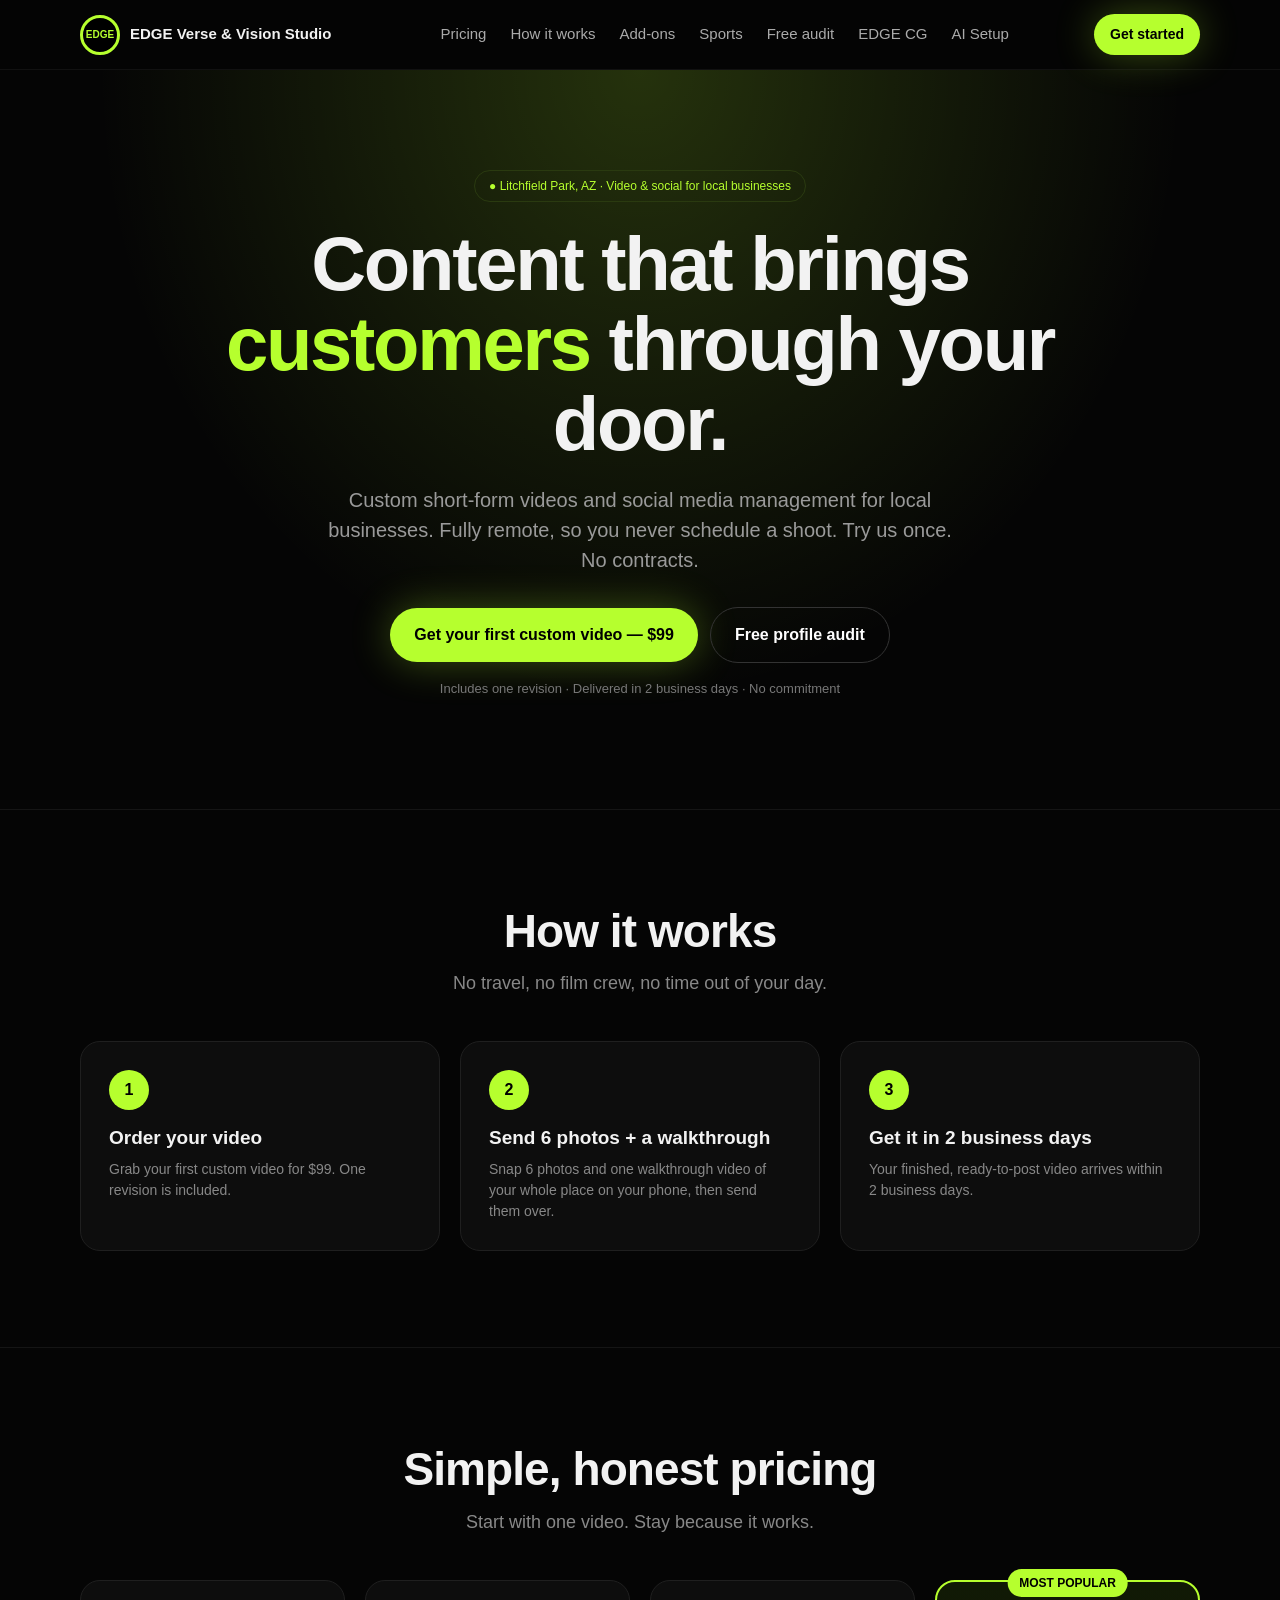
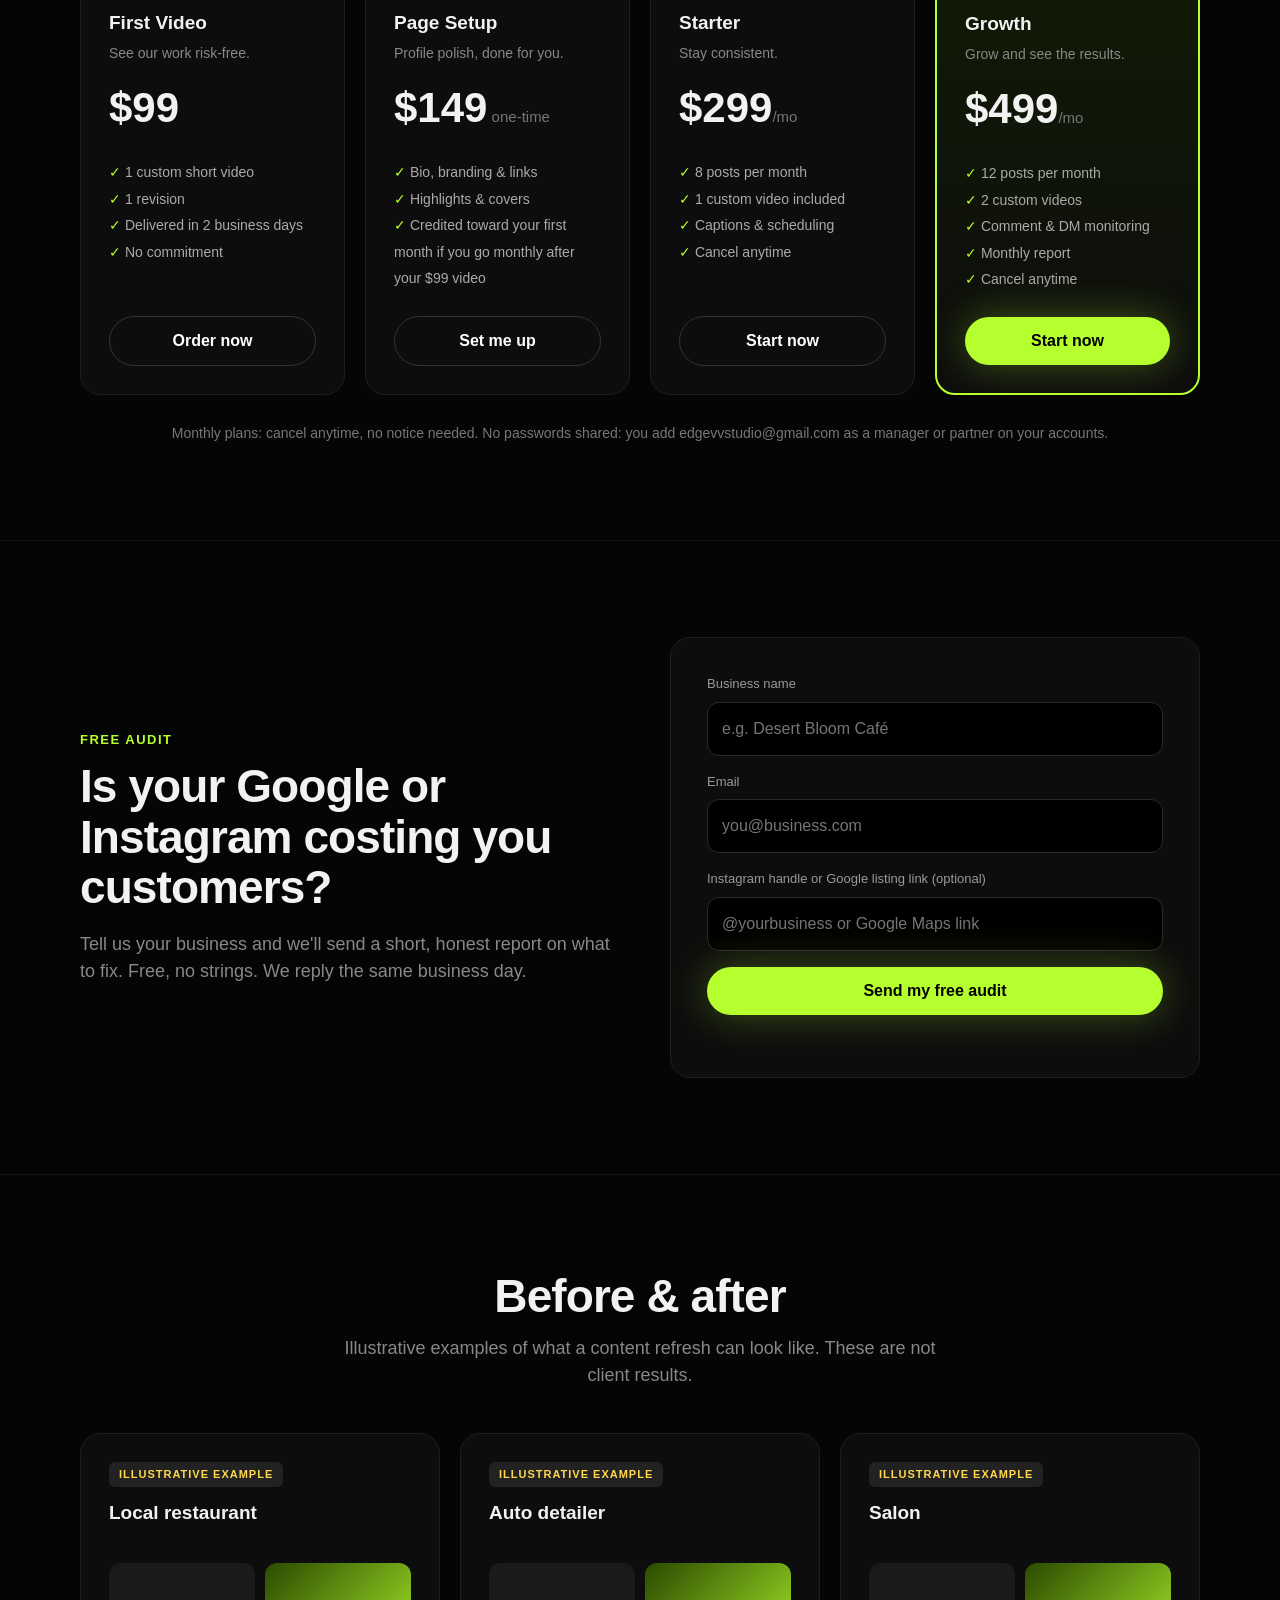
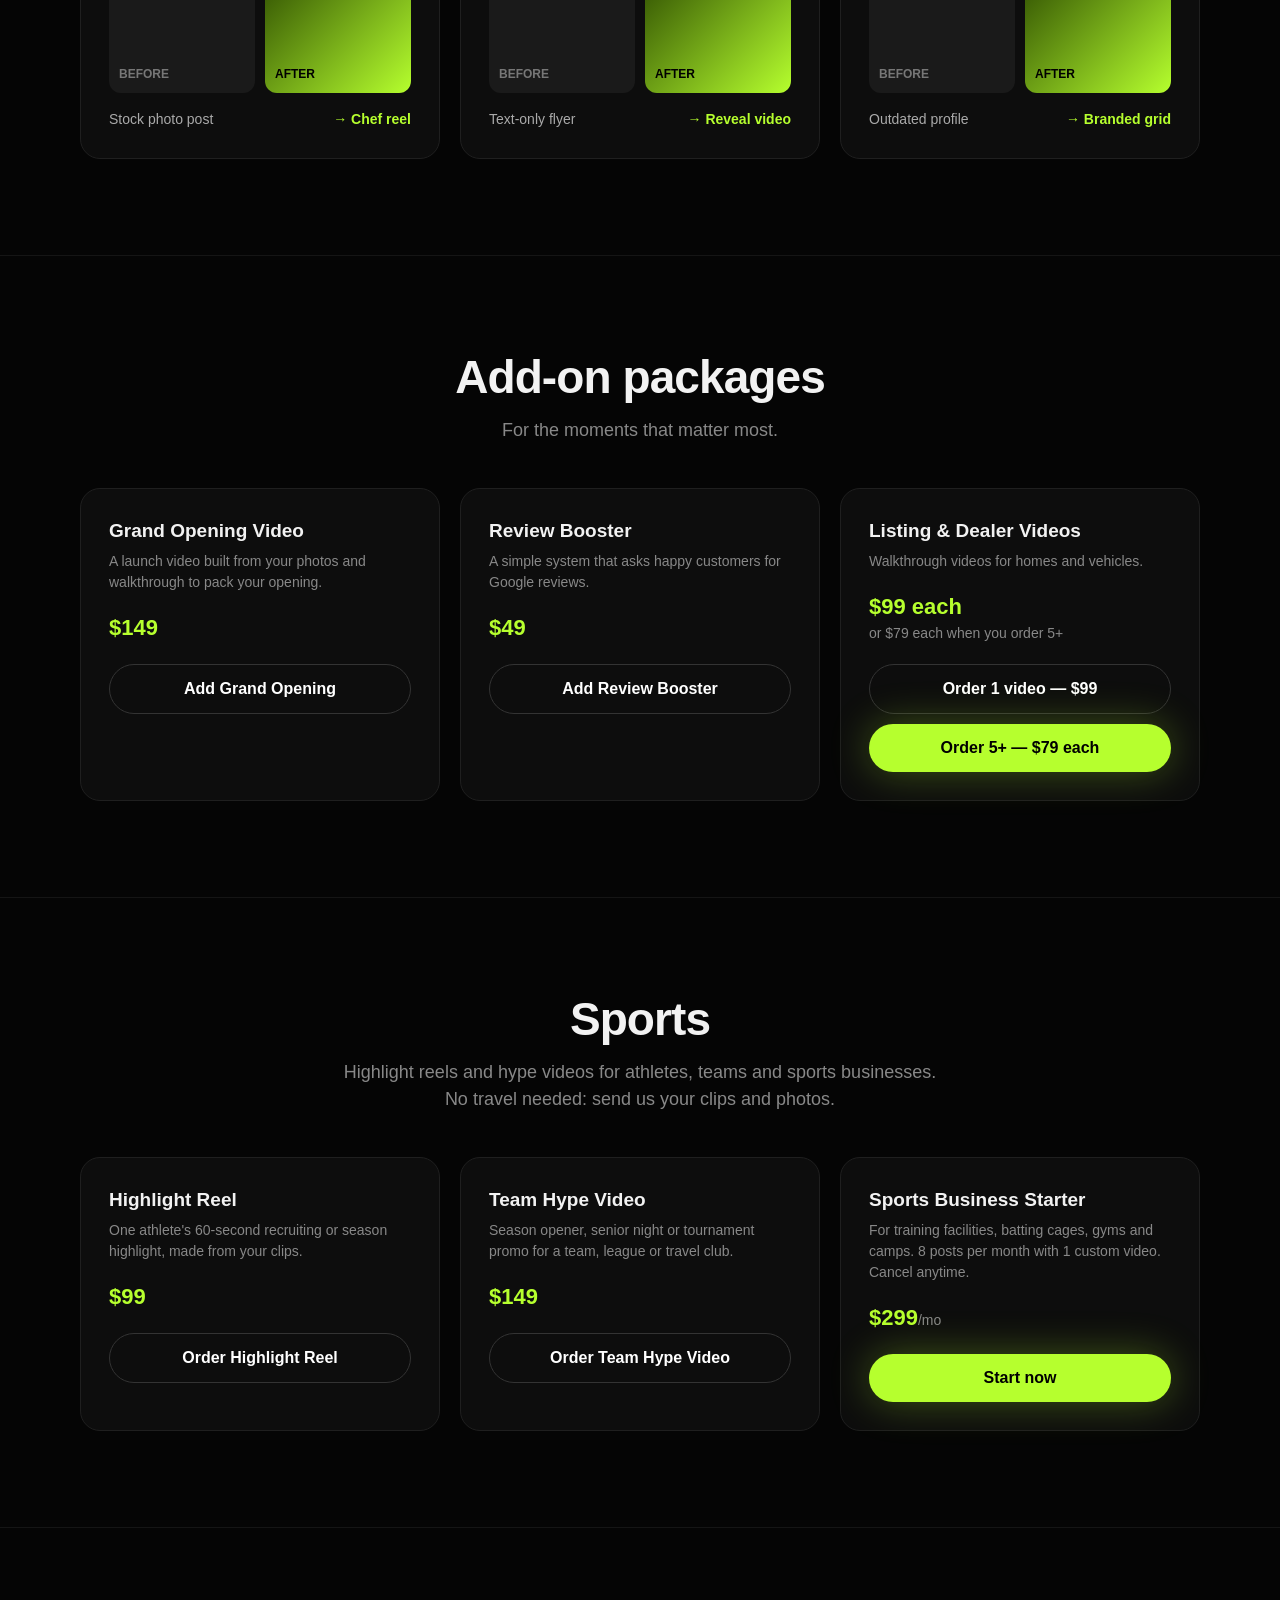
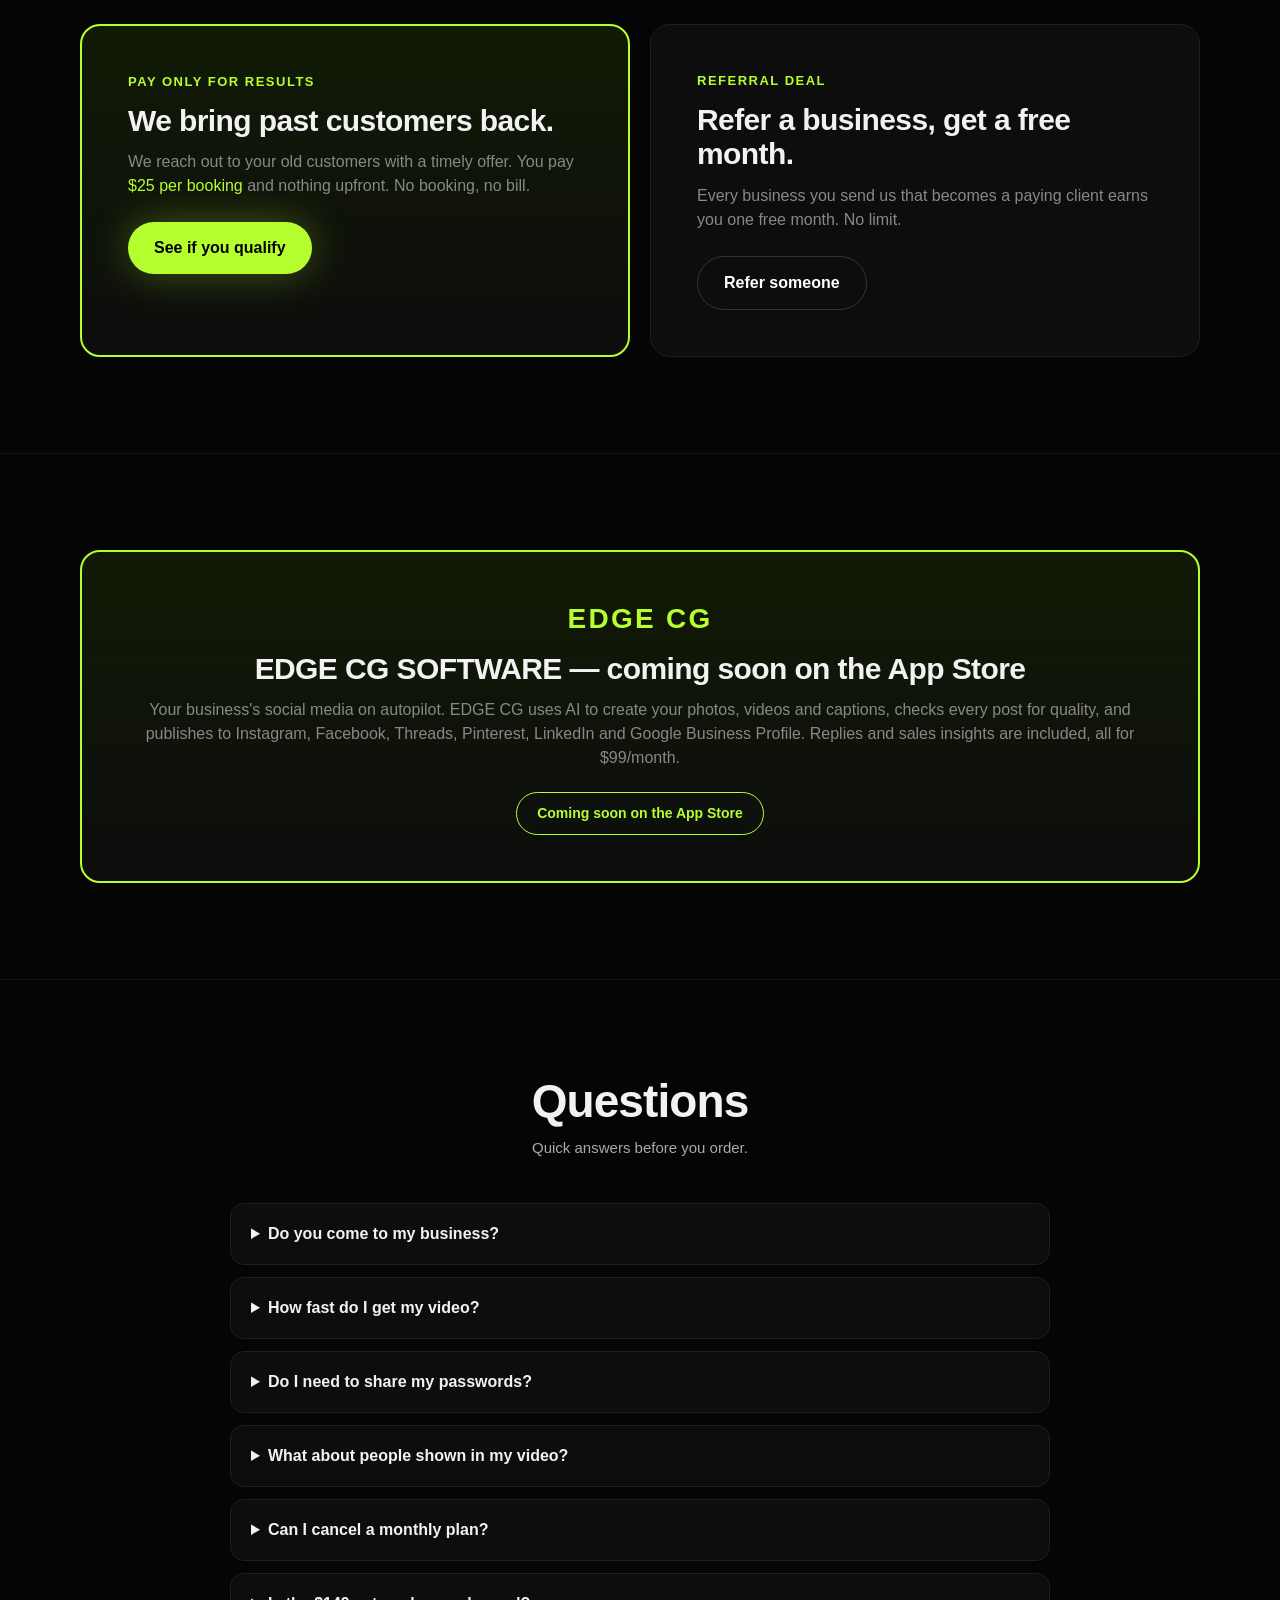
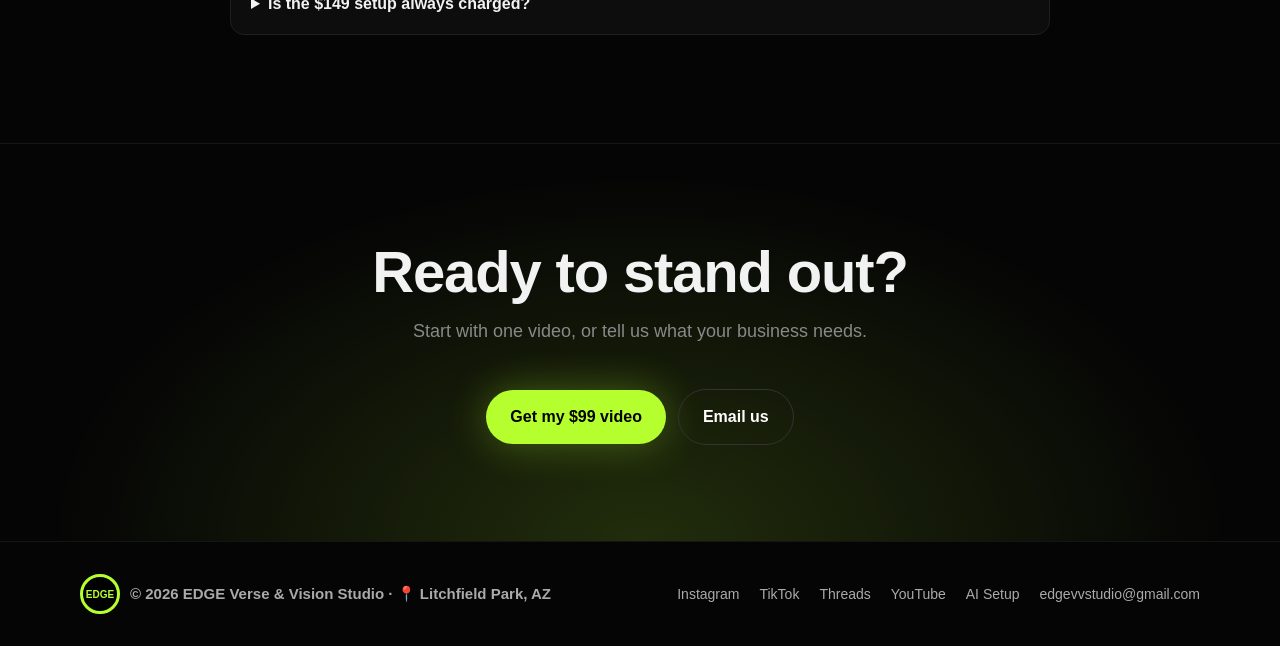
==== commit 7fd41283: "Add AI Setup page, nav/footer link, Pinterest verification" ====
--- a/index.html
+++ b/index.html
@@ -5,6 +5,8 @@
 <meta name="viewport" content="width=device-width,initial-scale=1">
 <title>EDGE Verse &amp; Vision Studio | Custom Videos &amp; Social Media for Local Businesses</title>
 <meta name="description" content="Custom short-form videos and social media management for local businesses. Remote studio based in Litchfield Park, AZ. First custom video $99. Monthly plans from $299. Cancel anytime.">
+<!-- Pinterest domain verification -->
+<meta name="p:domain_verify" content="4c7cea218c5c16f006baaec62fc10026"/>
 <meta name="theme-color" content="#050505">
 <link rel="canonical" href="https://edgevvstudio.com/">
 <meta property="og:type" content="website">
@@ -24,7 +26,7 @@
 <a class="skip" href="#main">Skip to content</a>
 <header><div class="w"><nav>
 <a class="logo" href="#top"><span class="c">EDGE</span><span>EDGE Verse &amp; Vision Studio</span></a>
-<div class="links"><a href="#pricing">Pricing</a><a href="#how">How it works</a><a href="#addons">Add-ons</a><a href="#sports">Sports</a><a href="#audit">Free audit</a><a href="#edgecg">EDGE CG</a></div>
+<div class="links"><a href="#pricing">Pricing</a><a href="#how">How it works</a><a href="#addons">Add-ons</a><a href="#sports">Sports</a><a href="#audit">Free audit</a><a href="#edgecg">EDGE CG</a><a href="/ai-setup/">AI Setup</a></div>
 <a class="btn p navcta" href="https://buy.stripe.com/28E14fdJf8jR9hvbBr6J200">Get started</a>
 </nav></div></header>
 
@@ -58,11 +60,12 @@
 
 <section id="audit"><div class="w audit">
 <div><div class="kick">FREE AUDIT</div><h2 style="margin-top:12px">Is your Google or Instagram costing you customers?</h2><p class="muted" style="font-size:18px;margin-top:18px">Tell us your business and we'll send a short, honest report on what to fix. Free, no strings. We reply the same business day.</p></div>
-<form id="auditForm" action="FORMSPREE_ENDPOINT" method="POST">
+<form id="auditForm" action="https://api.web3forms.com/submit" method="POST">
+<input type="hidden" name="access_key" value="36ed742a-f1f7-4f38-838e-3daa4850f5e4"><input type="checkbox" name="botcheck" style="display:none" tabindex="-1" autocomplete="off">
 <label for="biz">Business name</label><input id="biz" name="business" required placeholder="e.g. Desert Bloom Café">
 <label for="em">Email</label><input id="em" name="email" type="email" required placeholder="you@business.com">
 <label for="link">Instagram handle or Google listing link (optional)</label><input id="link" name="profile" placeholder="@yourbusiness or Google Maps link">
-<input type="hidden" name="_subject" value="New free audit request">
+<input type="hidden" name="subject" value="New free audit request - EDGE VV Studio">
 <button class="btn p" type="submit">Send my free audit</button>
 <p class="formmsg" id="formMsg" role="status"></p>
 </form>
@@ -117,7 +120,7 @@
 
 <footer><div class="w">
 <div class="logo"><span class="c">EDGE</span><span style="color:#aaa">© 2026 EDGE Verse &amp; Vision Studio · 📍 Litchfield Park, AZ</span></div>
-<div class="soc"><a href="https://www.instagram.com/edgevvstudio" rel="noopener">Instagram</a><a href="https://www.tiktok.com/@edgevvstudio" rel="noopener">TikTok</a><a href="https://www.threads.net/@edgevvstudio" rel="noopener">Threads</a><a href="https://www.youtube.com/@edgevvstudio" rel="noopener">YouTube</a><a href="mailto:edgevvstudio@gmail.com">edgevvstudio@gmail.com</a></div>
+<div class="soc"><a href="https://www.instagram.com/edgevvstudio" rel="noopener">Instagram</a><a href="https://www.tiktok.com/@edgevvstudio" rel="noopener">TikTok</a><a href="https://www.threads.net/@edgevvstudio" rel="noopener">Threads</a><a href="https://www.youtube.com/@edgevvstudio" rel="noopener">YouTube</a><a href="/ai-setup/">AI Setup</a><a href="mailto:edgevvstudio@gmail.com">edgevvstudio@gmail.com</a></div>
 </div></footer>
 <script src="main.js"></script>
 </body>
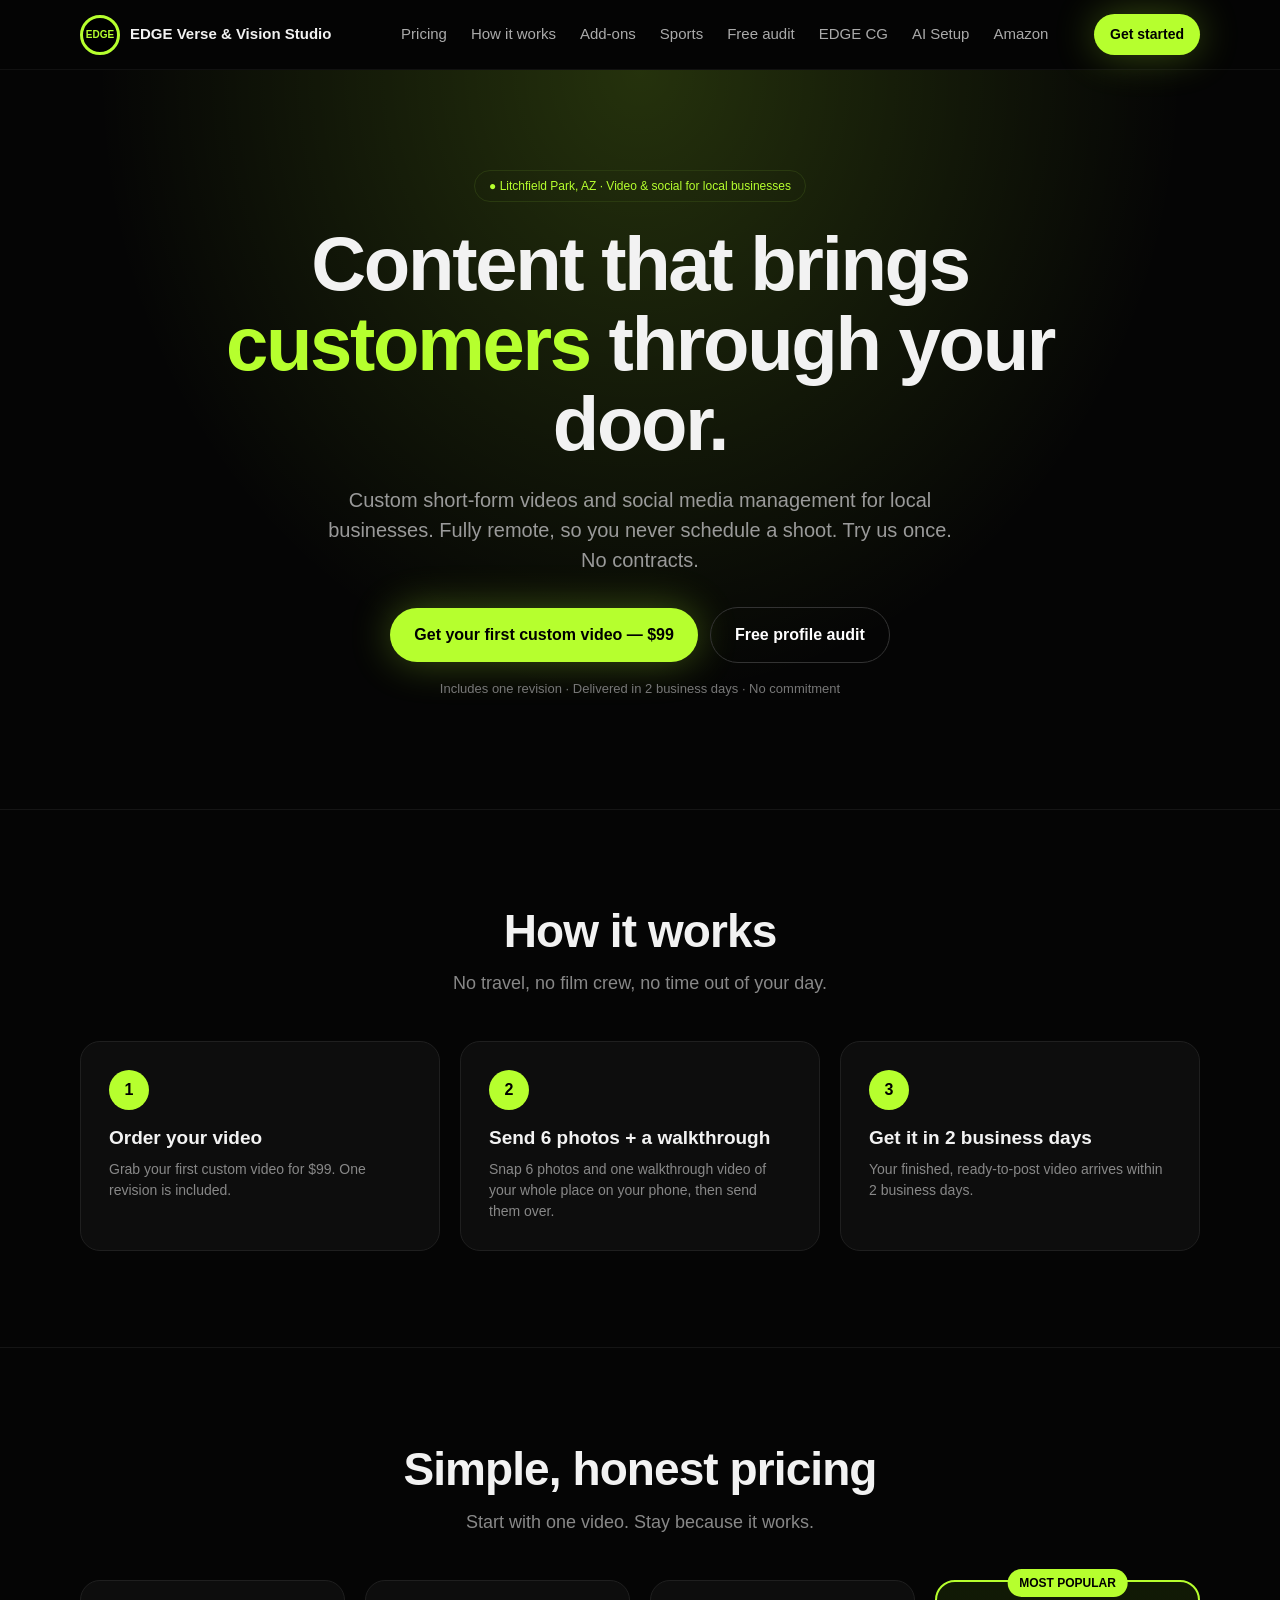
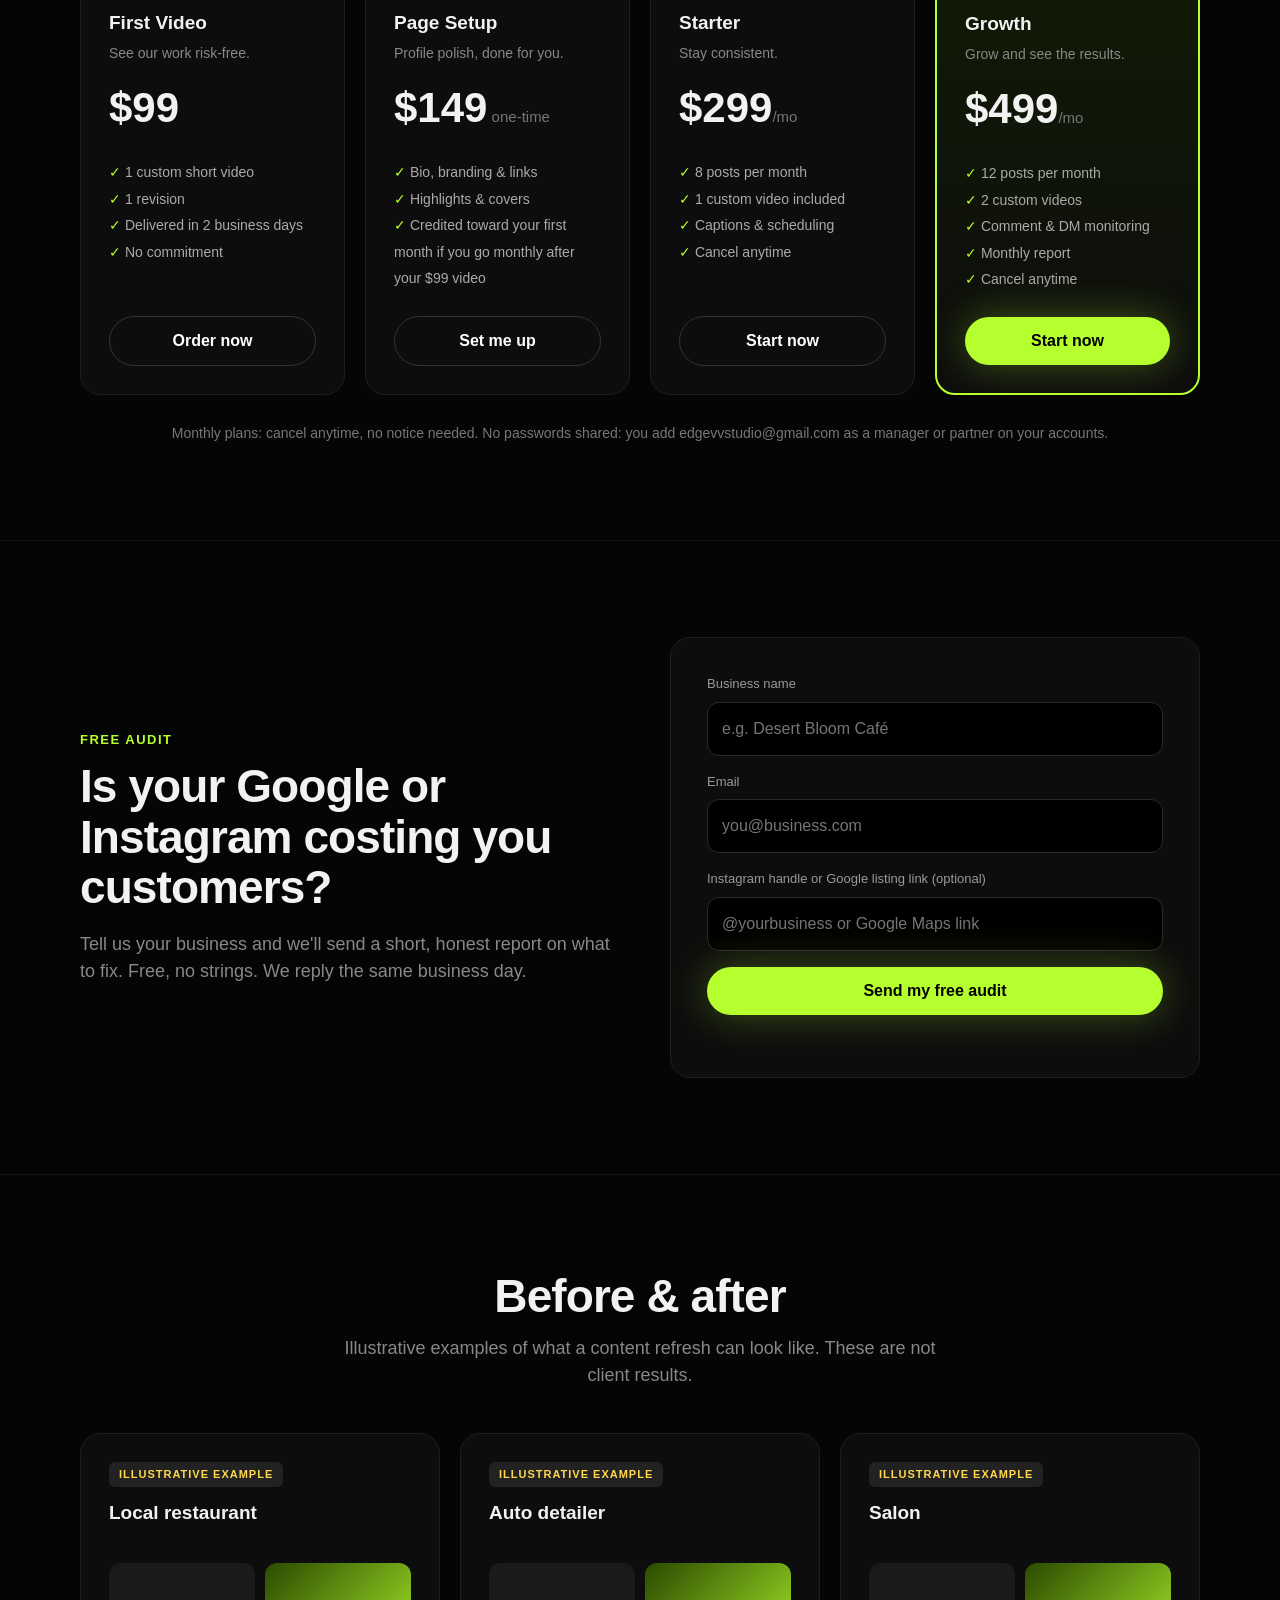
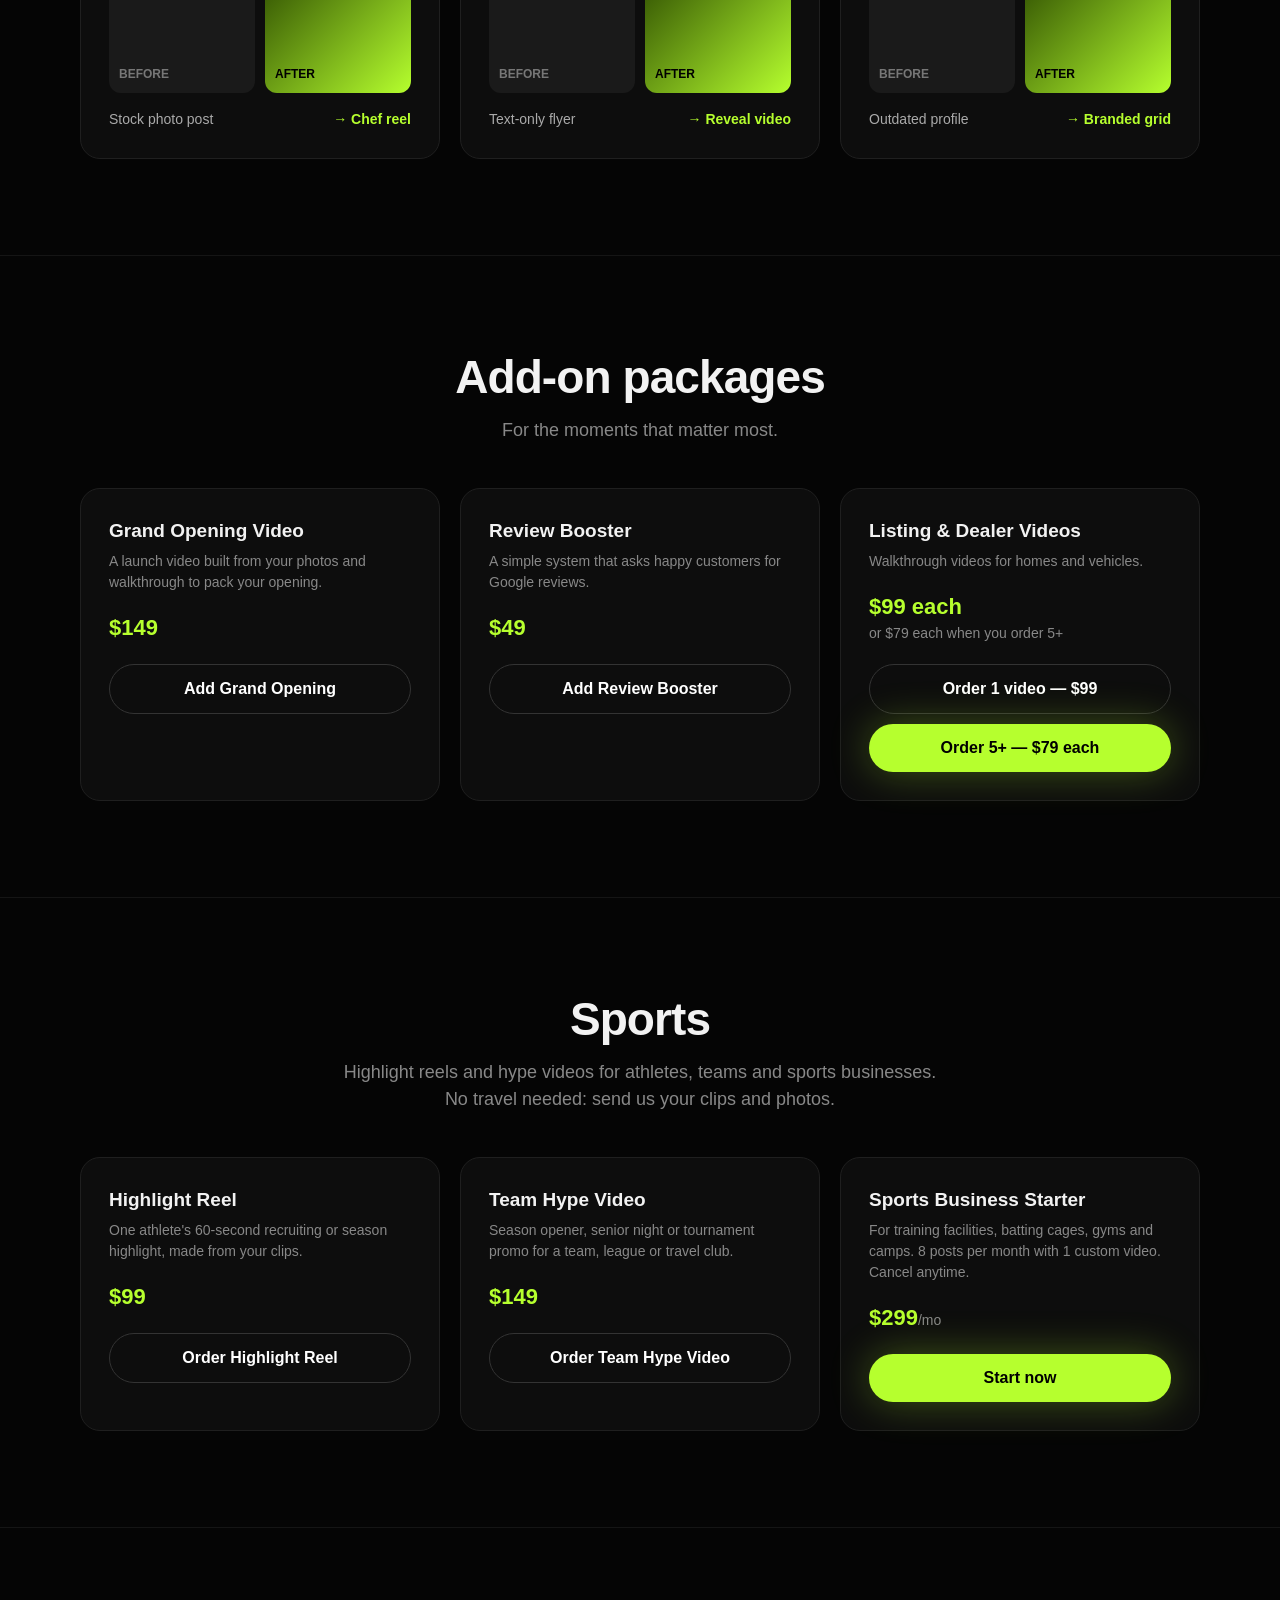
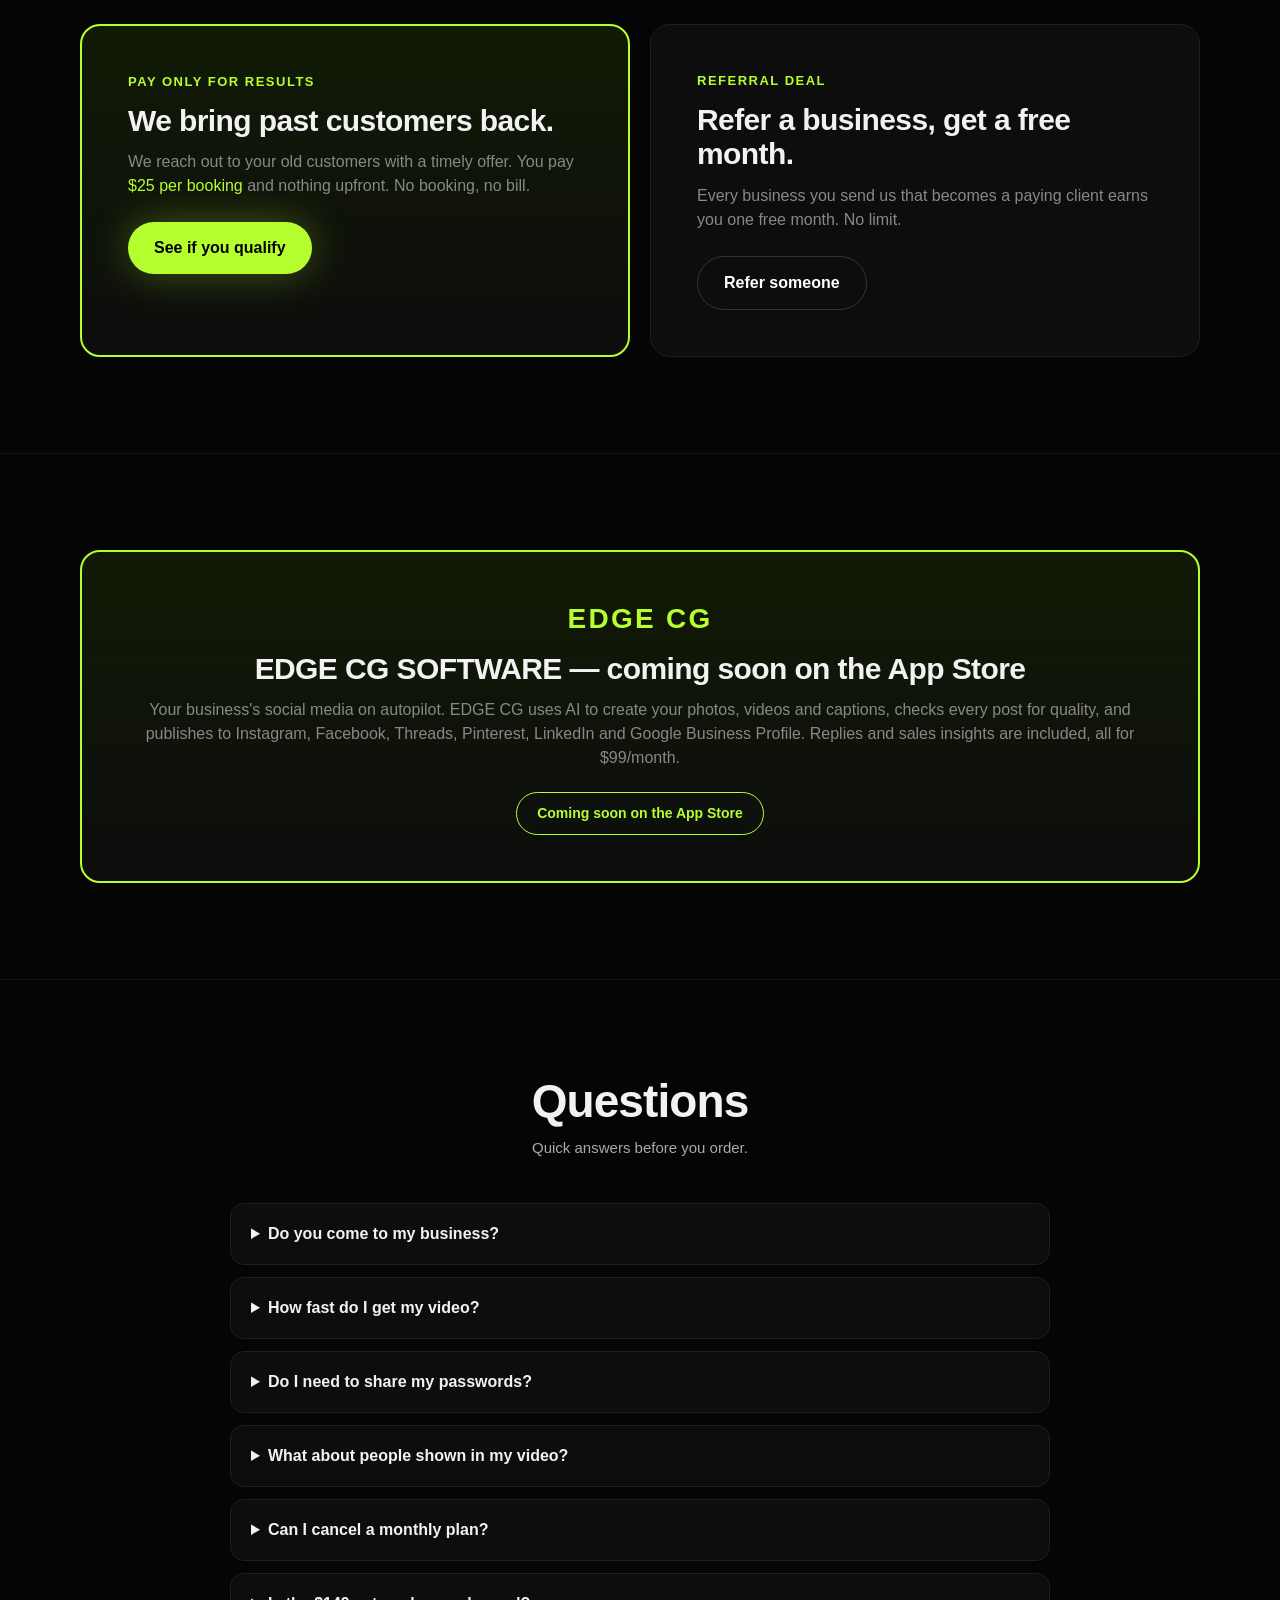
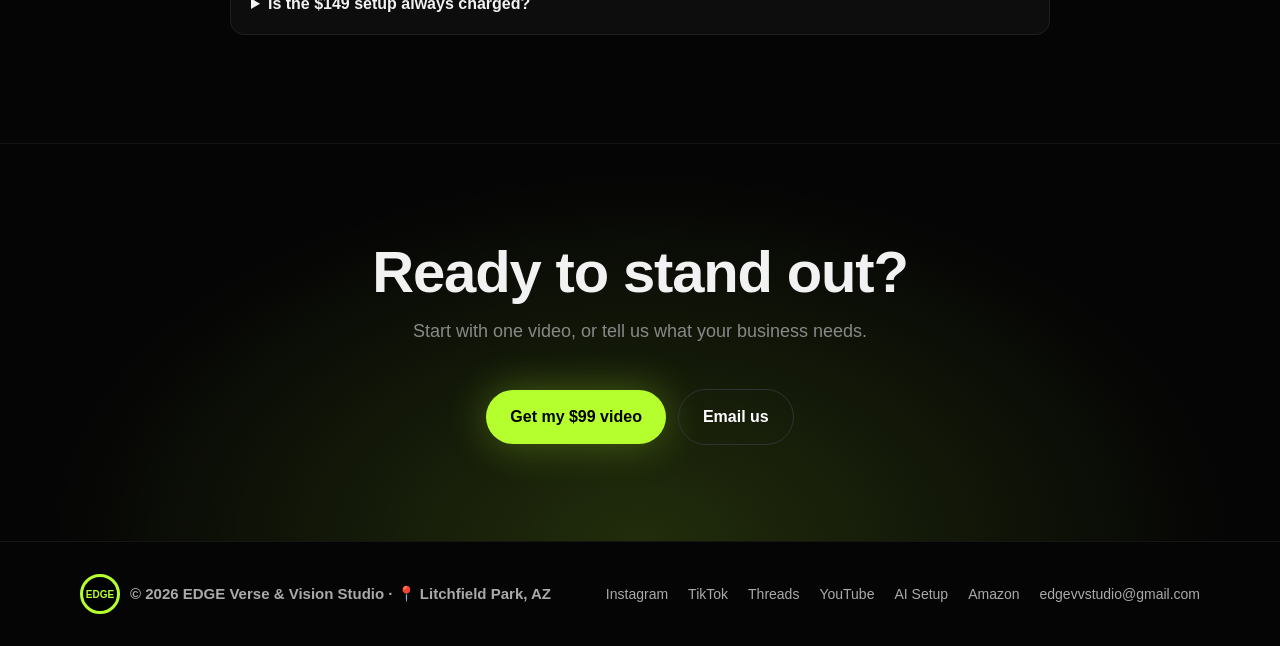
==== commit 480257af: "Add Amazon Listing Videos page, nav/footer link" ====
--- a/index.html
+++ b/index.html
@@ -26,7 +26,7 @@
 <a class="skip" href="#main">Skip to content</a>
 <header><div class="w"><nav>
 <a class="logo" href="#top"><span class="c">EDGE</span><span>EDGE Verse &amp; Vision Studio</span></a>
-<div class="links"><a href="#pricing">Pricing</a><a href="#how">How it works</a><a href="#addons">Add-ons</a><a href="#sports">Sports</a><a href="#audit">Free audit</a><a href="#edgecg">EDGE CG</a><a href="/ai-setup/">AI Setup</a></div>
+<div class="links"><a href="#pricing">Pricing</a><a href="#how">How it works</a><a href="#addons">Add-ons</a><a href="#sports">Sports</a><a href="#audit">Free audit</a><a href="#edgecg">EDGE CG</a><a href="/ai-setup/">AI Setup</a><a href="/amazon/">Amazon</a></div>
 <a class="btn p navcta" href="https://buy.stripe.com/28E14fdJf8jR9hvbBr6J200">Get started</a>
 </nav></div></header>
 
@@ -120,7 +120,7 @@
 
 <footer><div class="w">
 <div class="logo"><span class="c">EDGE</span><span style="color:#aaa">© 2026 EDGE Verse &amp; Vision Studio · 📍 Litchfield Park, AZ</span></div>
-<div class="soc"><a href="https://www.instagram.com/edgevvstudio" rel="noopener">Instagram</a><a href="https://www.tiktok.com/@edgevvstudio" rel="noopener">TikTok</a><a href="https://www.threads.net/@edgevvstudio" rel="noopener">Threads</a><a href="https://www.youtube.com/@edgevvstudio" rel="noopener">YouTube</a><a href="/ai-setup/">AI Setup</a><a href="mailto:edgevvstudio@gmail.com">edgevvstudio@gmail.com</a></div>
+<div class="soc"><a href="https://www.instagram.com/edgevvstudio" rel="noopener">Instagram</a><a href="https://www.tiktok.com/@edgevvstudio" rel="noopener">TikTok</a><a href="https://www.threads.net/@edgevvstudio" rel="noopener">Threads</a><a href="https://www.youtube.com/@edgevvstudio" rel="noopener">YouTube</a><a href="/ai-setup/">AI Setup</a><a href="/amazon/">Amazon</a><a href="mailto:edgevvstudio@gmail.com">edgevvstudio@gmail.com</a></div>
 </div></footer>
 <script src="main.js"></script>
 </body>
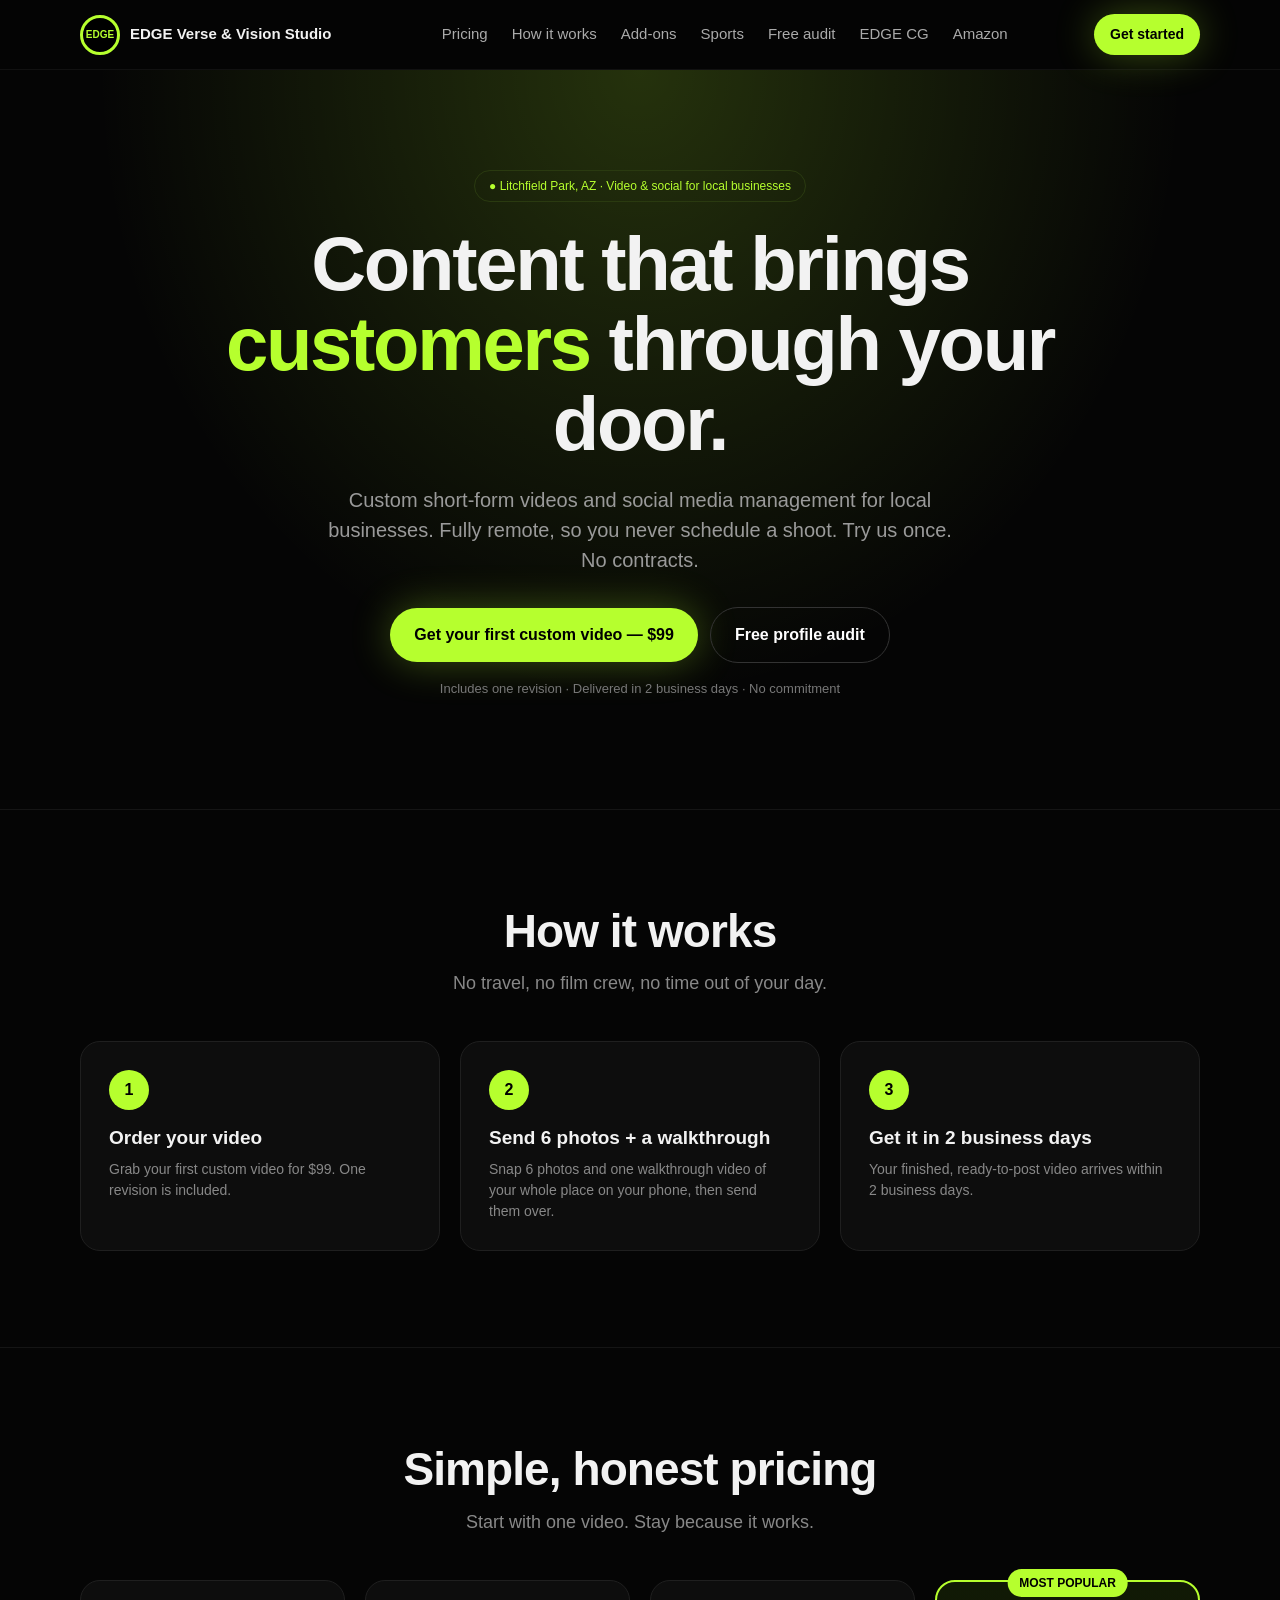
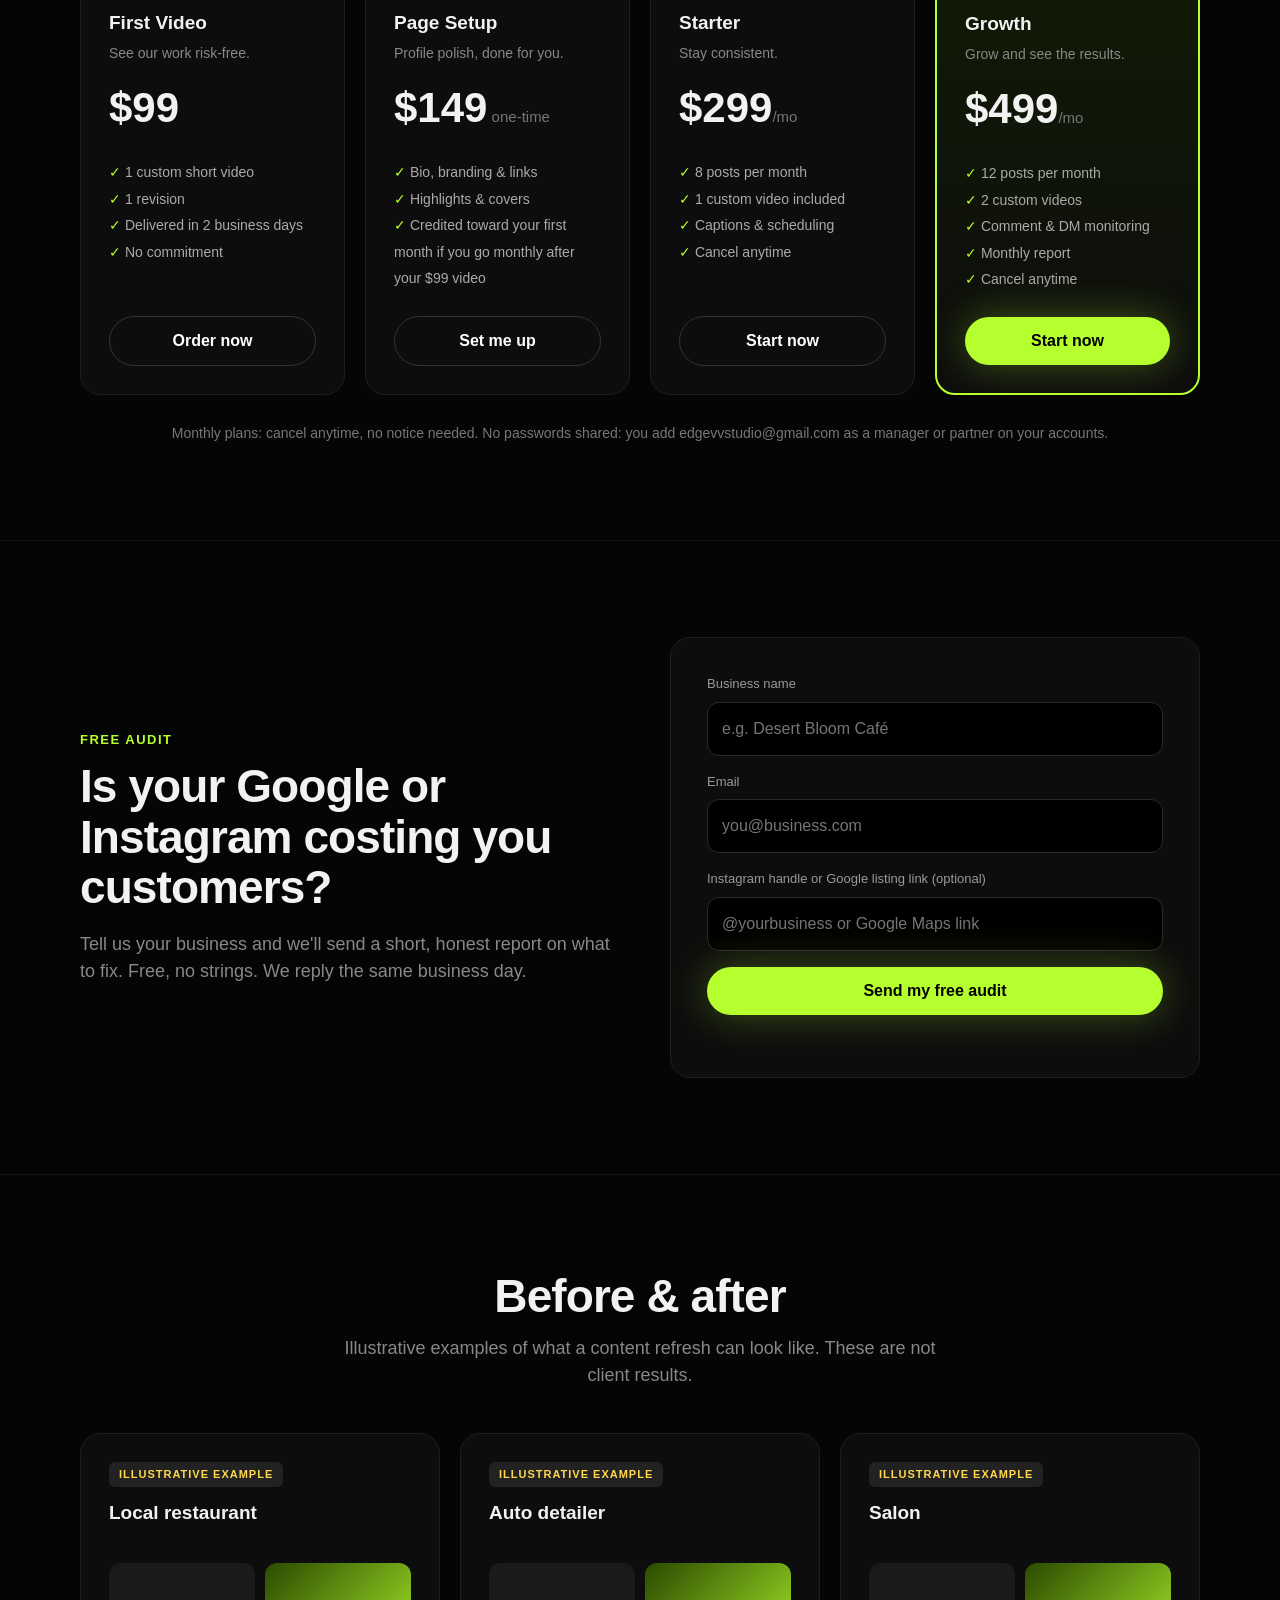
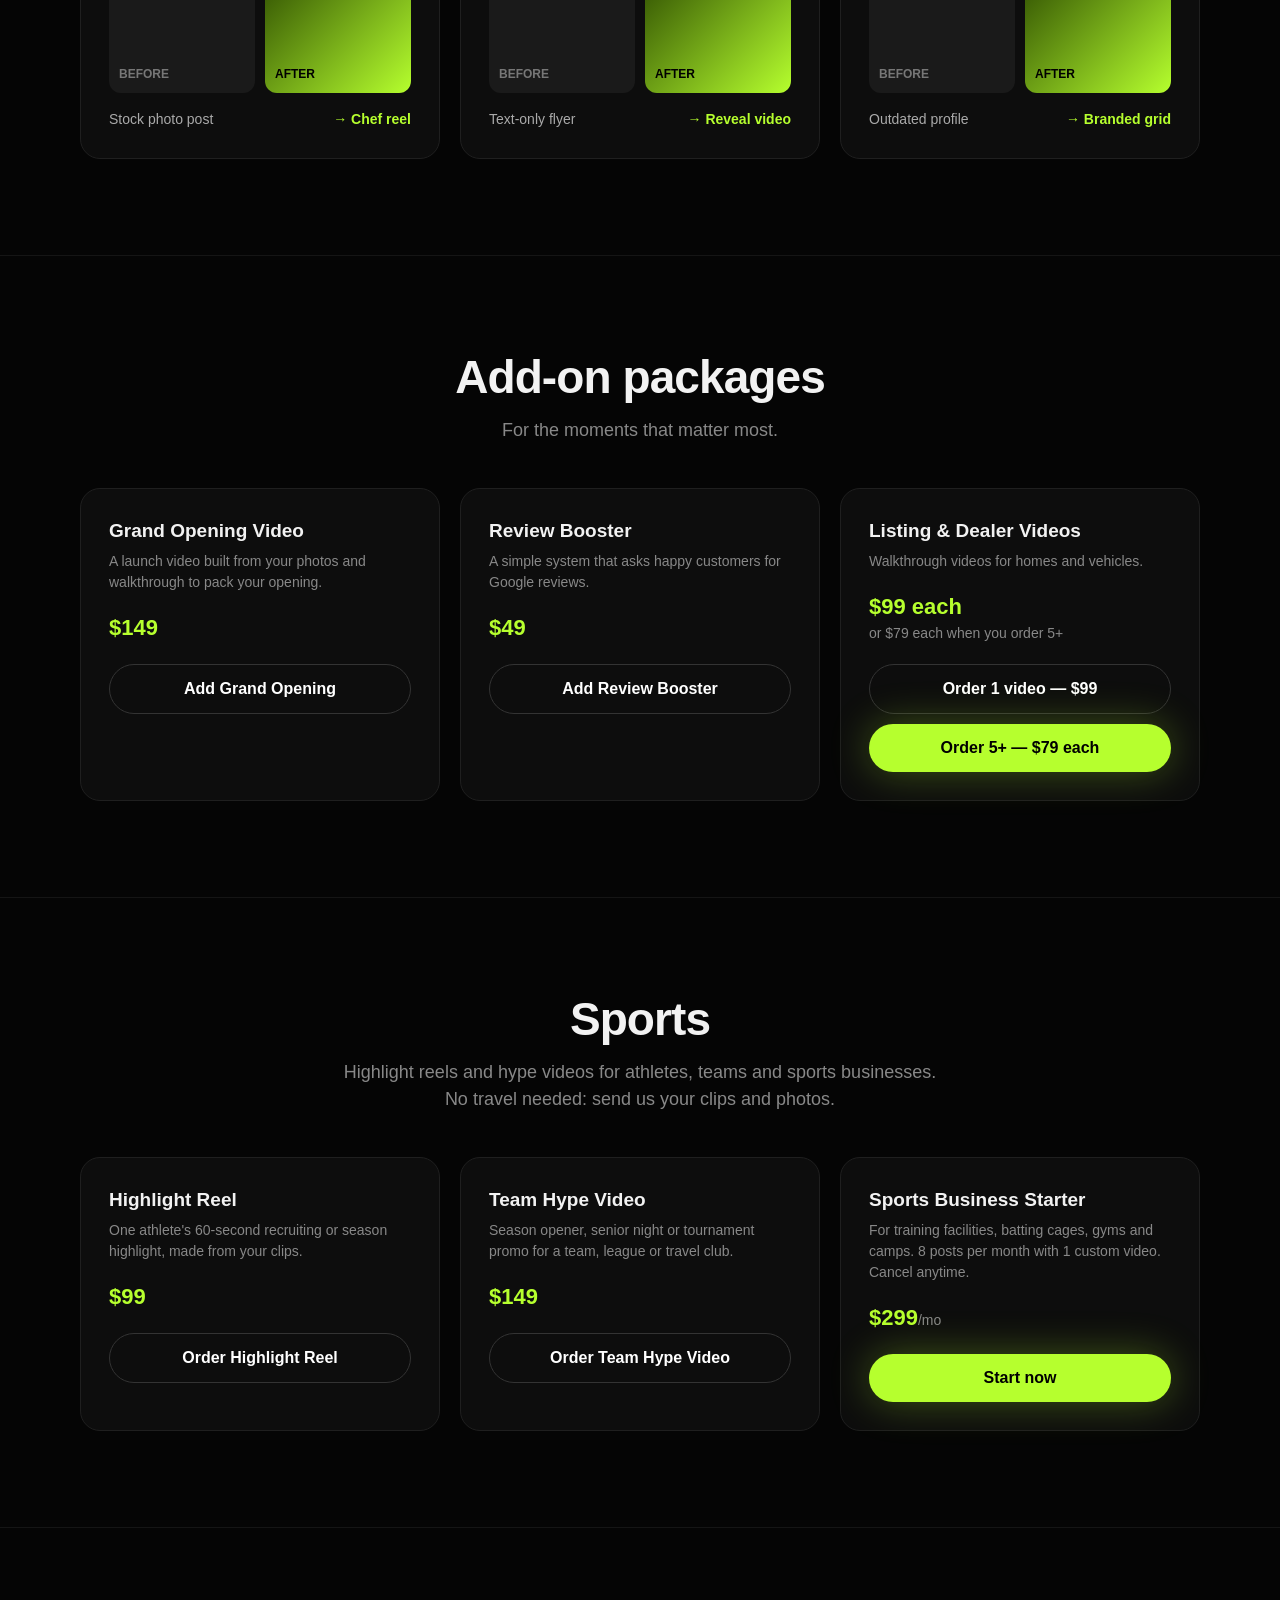
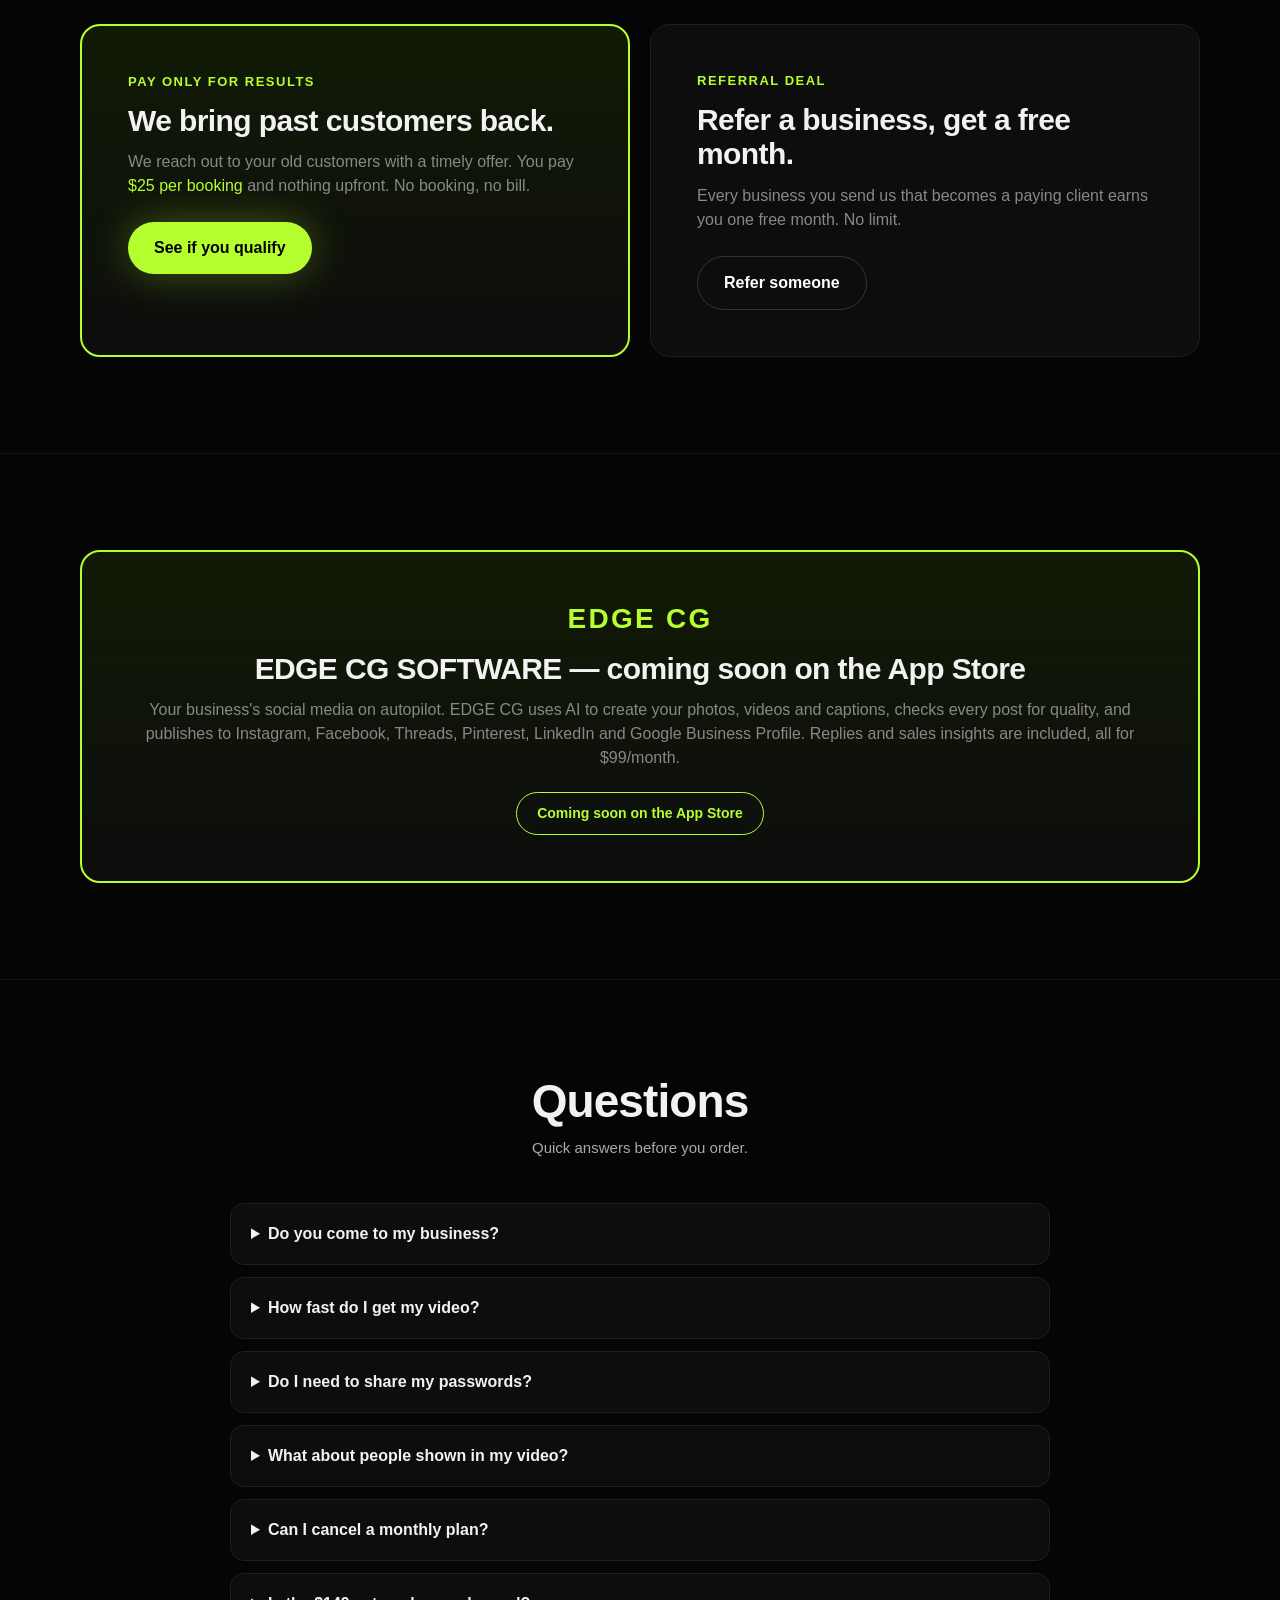
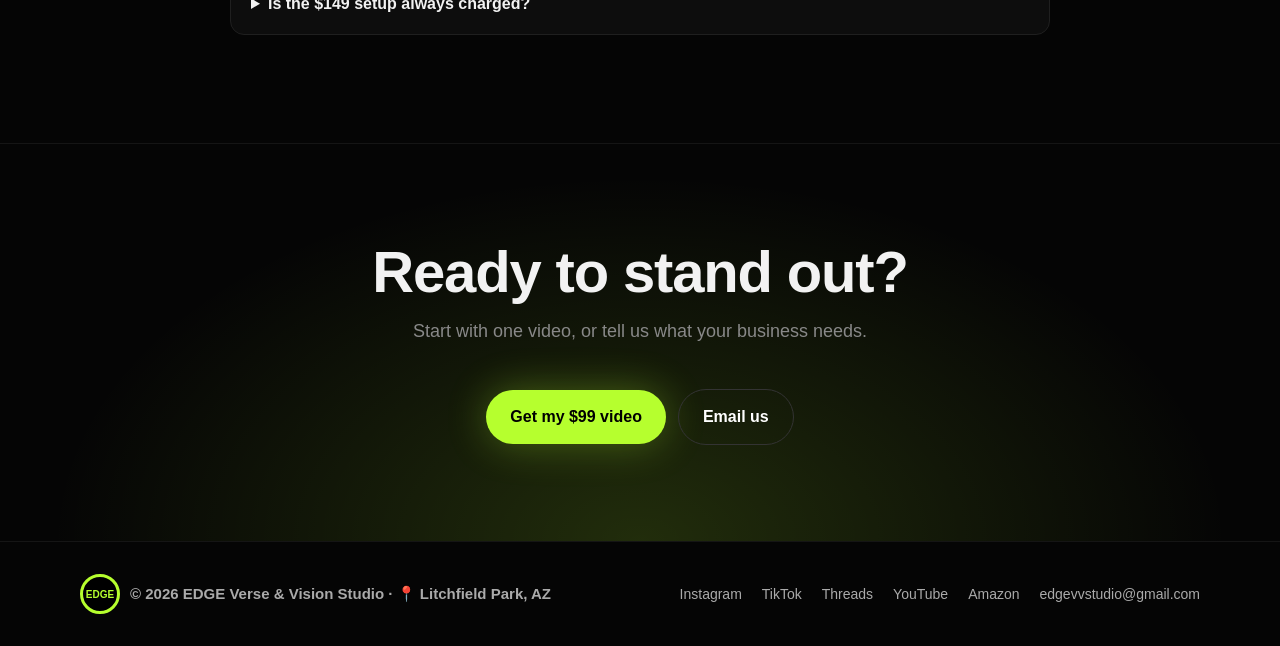
==== commit e43330f8: "Take down /ai-setup (redirect to home), remove AI Setup nav/footer/sitemap links" ====
--- a/index.html
+++ b/index.html
@@ -2,6 +2,7 @@
 <html lang="en">
 <head>
 <meta charset="utf-8">
+<meta name='impact-site-verification' value='52978e8e-f201-4ab6-8b0e-af8c2650a735'>
 <meta name="viewport" content="width=device-width,initial-scale=1">
 <title>EDGE Verse &amp; Vision Studio | Custom Videos &amp; Social Media for Local Businesses</title>
 <meta name="description" content="Custom short-form videos and social media management for local businesses. Remote studio based in Litchfield Park, AZ. First custom video $99. Monthly plans from $299. Cancel anytime.">
@@ -26,7 +27,7 @@
 <a class="skip" href="#main">Skip to content</a>
 <header><div class="w"><nav>
 <a class="logo" href="#top"><span class="c">EDGE</span><span>EDGE Verse &amp; Vision Studio</span></a>
-<div class="links"><a href="#pricing">Pricing</a><a href="#how">How it works</a><a href="#addons">Add-ons</a><a href="#sports">Sports</a><a href="#audit">Free audit</a><a href="#edgecg">EDGE CG</a><a href="/ai-setup/">AI Setup</a><a href="/amazon/">Amazon</a></div>
+<div class="links"><a href="#pricing">Pricing</a><a href="#how">How it works</a><a href="#addons">Add-ons</a><a href="#sports">Sports</a><a href="#audit">Free audit</a><a href="#edgecg">EDGE CG</a><a href="/amazon/">Amazon</a></div>
 <a class="btn p navcta" href="https://buy.stripe.com/28E14fdJf8jR9hvbBr6J200">Get started</a>
 </nav></div></header>
 
@@ -120,7 +121,7 @@
 
 <footer><div class="w">
 <div class="logo"><span class="c">EDGE</span><span style="color:#aaa">© 2026 EDGE Verse &amp; Vision Studio · 📍 Litchfield Park, AZ</span></div>
-<div class="soc"><a href="https://www.instagram.com/edgevvstudio" rel="noopener">Instagram</a><a href="https://www.tiktok.com/@edgevvstudio" rel="noopener">TikTok</a><a href="https://www.threads.net/@edgevvstudio" rel="noopener">Threads</a><a href="https://www.youtube.com/@edgevvstudio" rel="noopener">YouTube</a><a href="/ai-setup/">AI Setup</a><a href="/amazon/">Amazon</a><a href="mailto:edgevvstudio@gmail.com">edgevvstudio@gmail.com</a></div>
+<div class="soc"><a href="https://www.instagram.com/edgevvstudio" rel="noopener">Instagram</a><a href="https://www.tiktok.com/@edgevvstudio" rel="noopener">TikTok</a><a href="https://www.threads.net/@edgevvstudio" rel="noopener">Threads</a><a href="https://www.youtube.com/@edgevvstudio" rel="noopener">YouTube</a><a href="/amazon/">Amazon</a><a href="mailto:edgevvstudio@gmail.com">edgevvstudio@gmail.com</a></div>
 </div></footer>
 <script src="main.js"></script>
 </body>
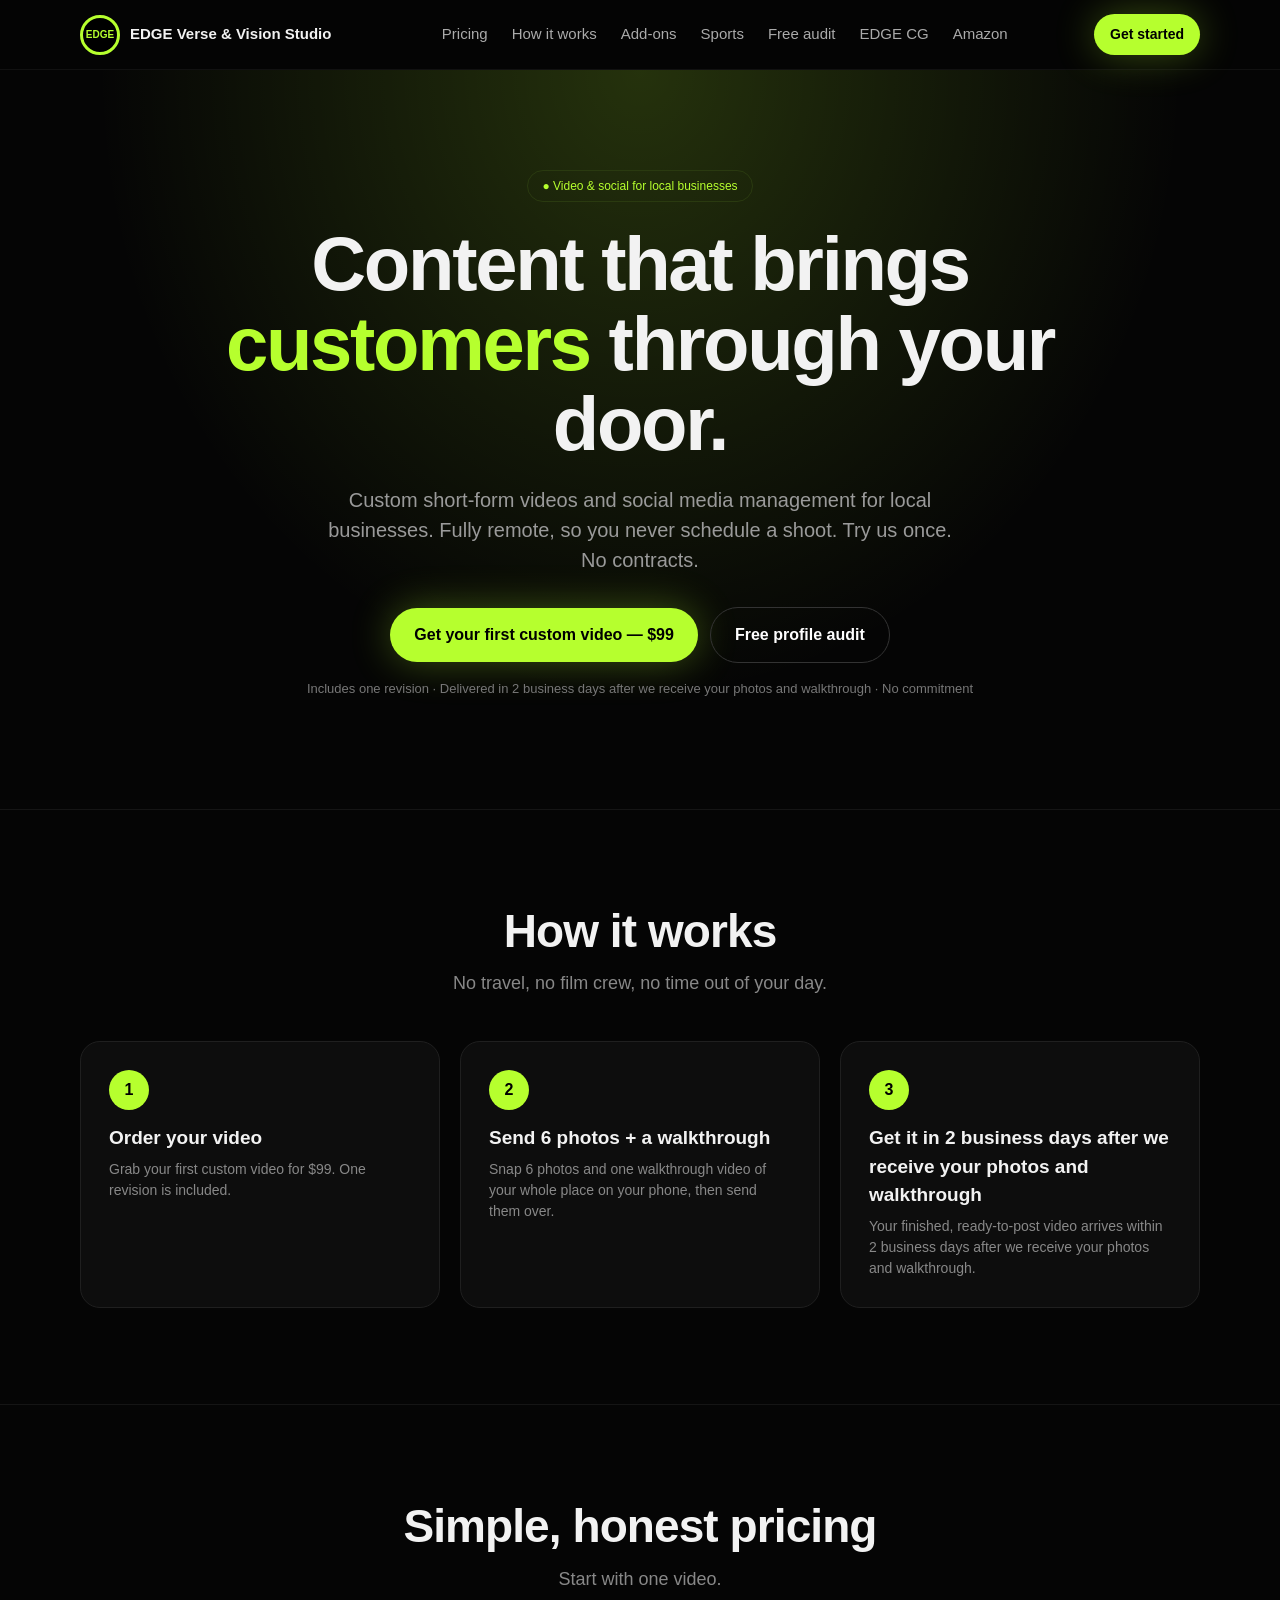
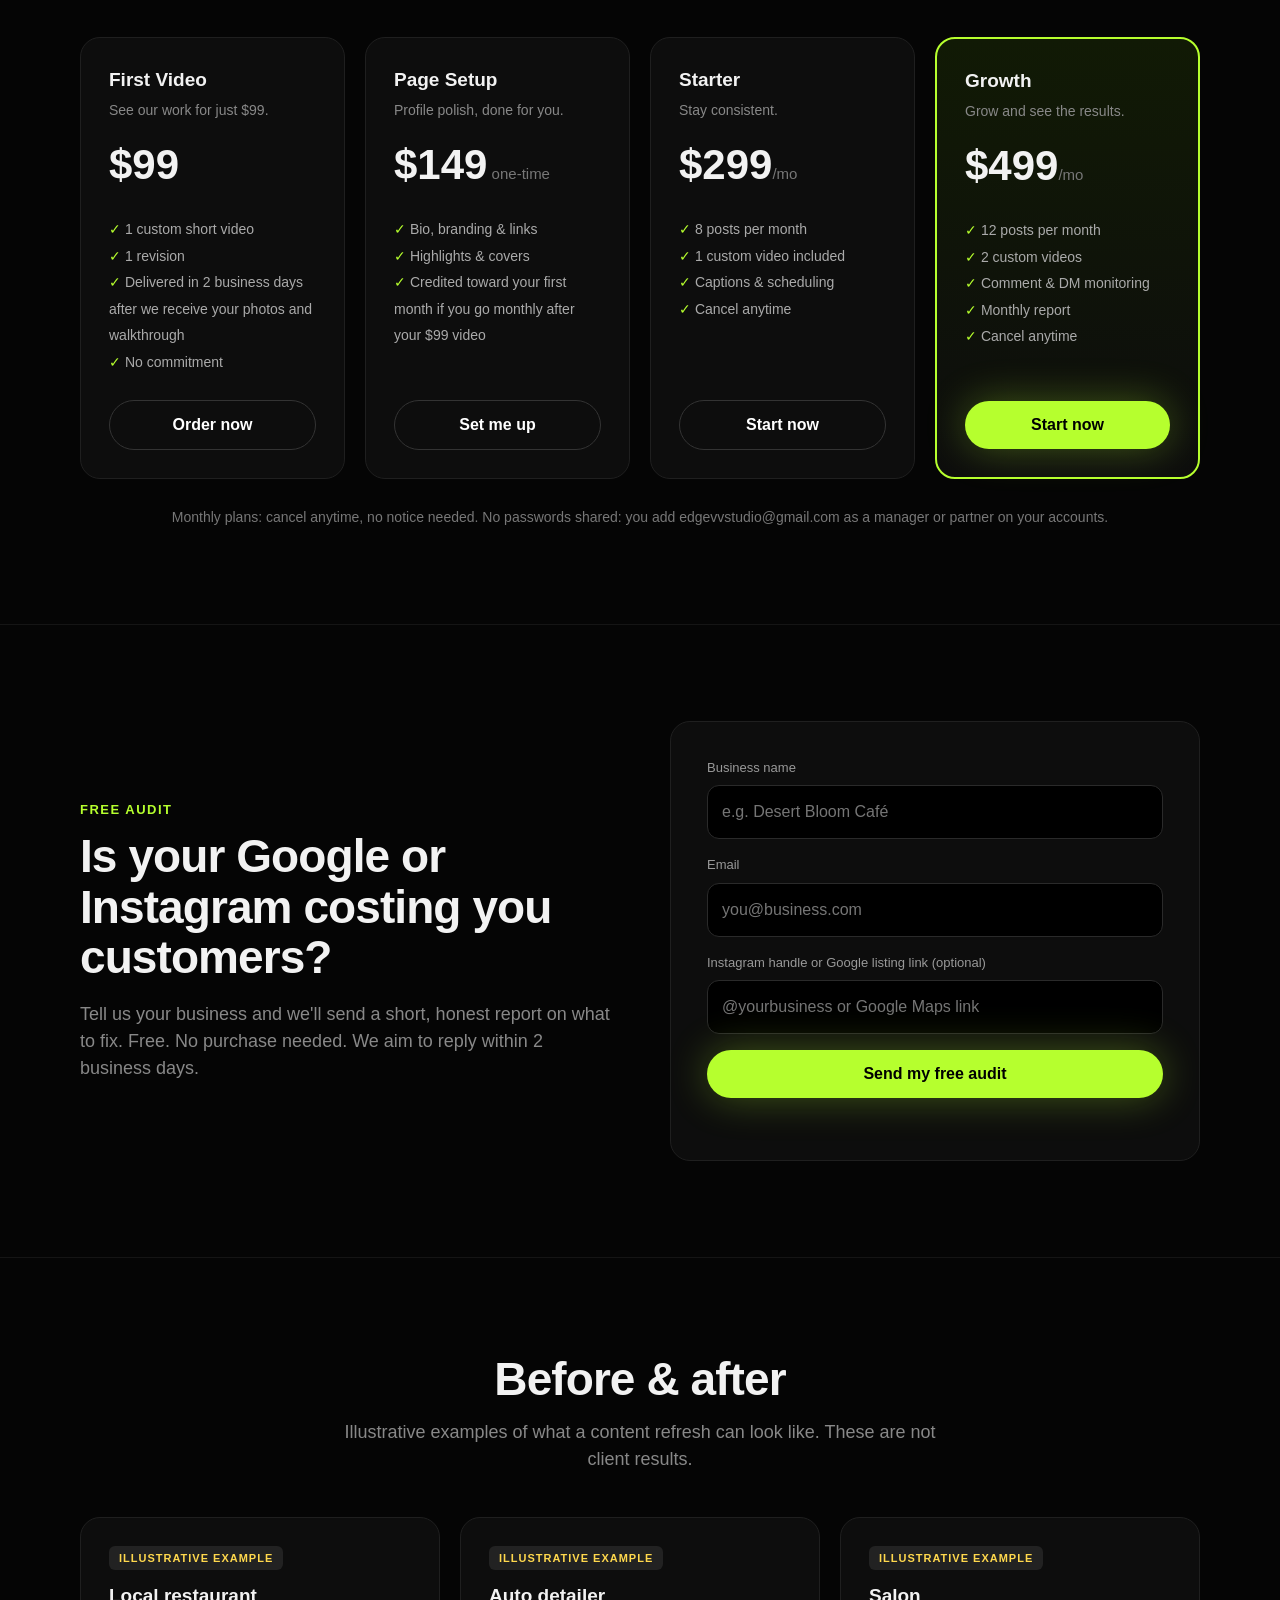
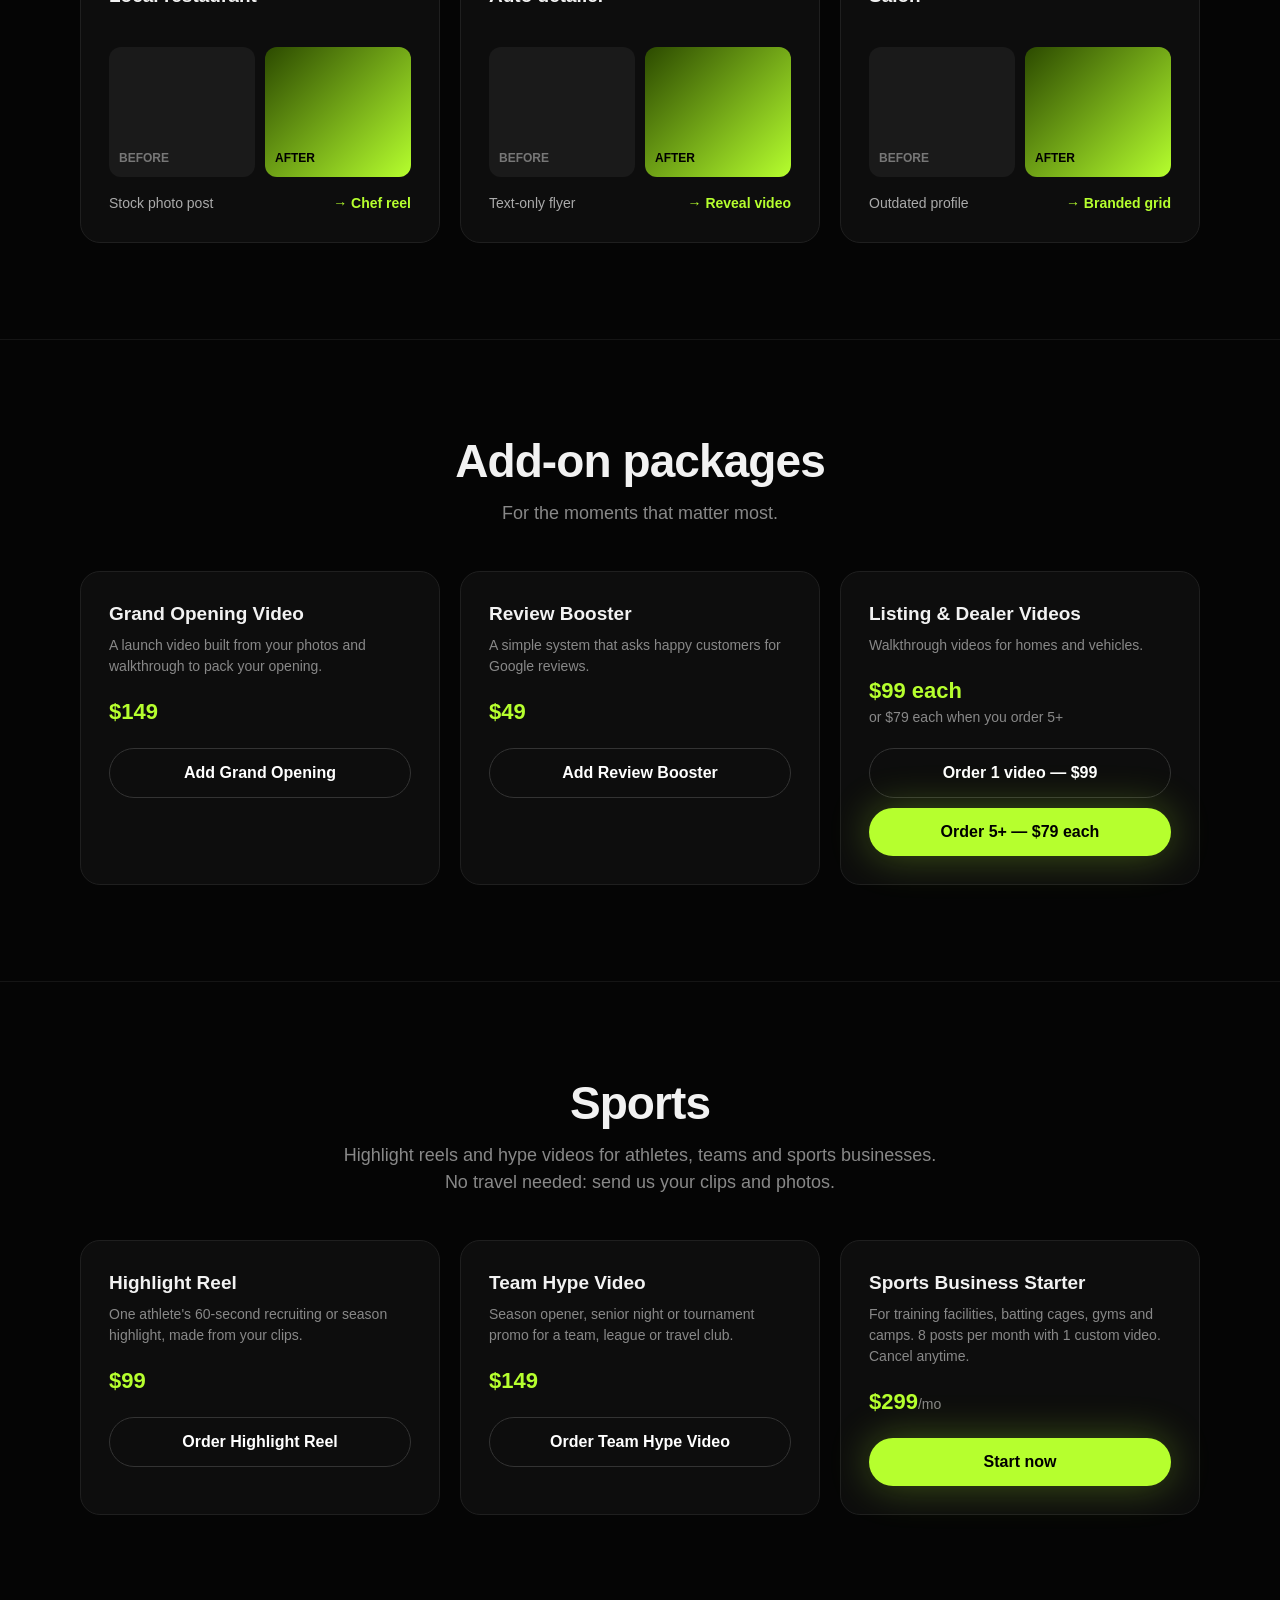
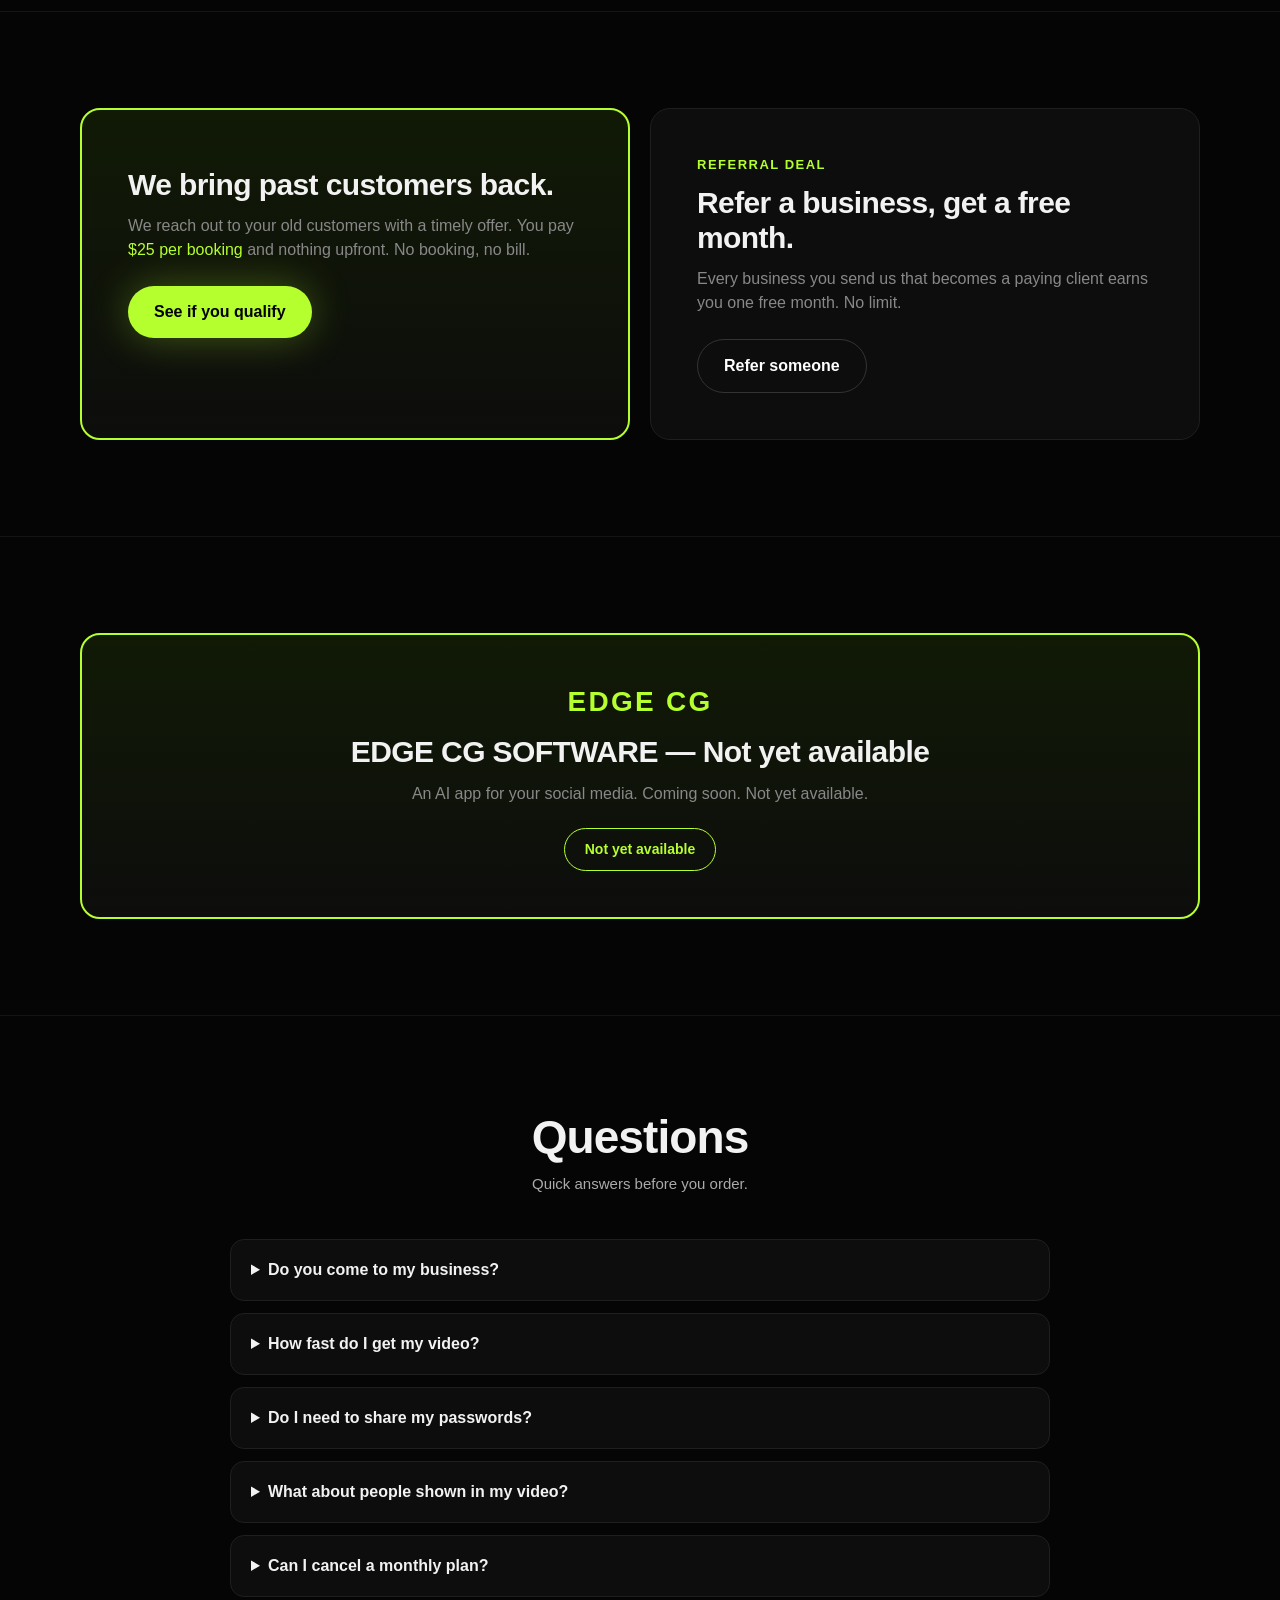
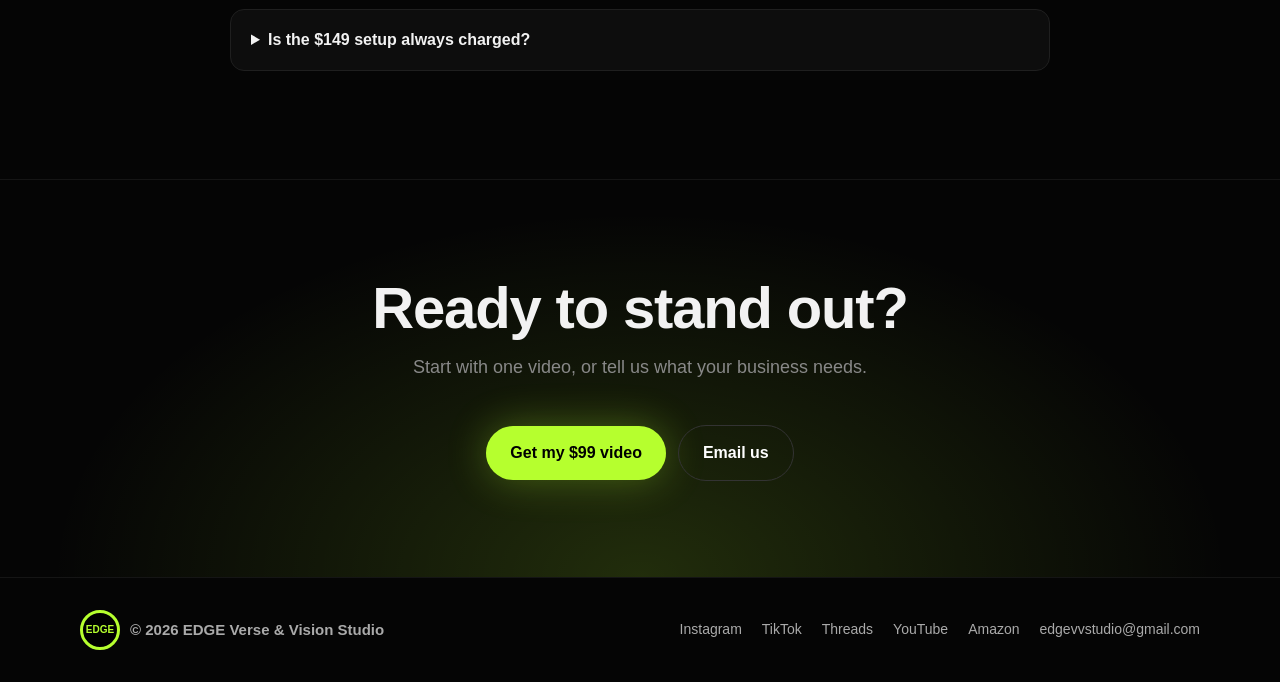
==== commit 15a88275: "Legal wording fixes (a-e): free audit, 2-business-day condition, remove fake-proof phrases, remove l" ====
--- a/index.html
+++ b/index.html
@@ -5,7 +5,7 @@
 <meta name='impact-site-verification' value='52978e8e-f201-4ab6-8b0e-af8c2650a735'>
 <meta name="viewport" content="width=device-width,initial-scale=1">
 <title>EDGE Verse &amp; Vision Studio | Custom Videos &amp; Social Media for Local Businesses</title>
-<meta name="description" content="Custom short-form videos and social media management for local businesses. Remote studio based in Litchfield Park, AZ. First custom video $99. Monthly plans from $299. Cancel anytime.">
+<meta name="description" content="Custom short-form videos and social media management for local businesses. First custom video $99. Monthly plans from $299. Cancel anytime.">
 <!-- Pinterest domain verification -->
 <meta name="p:domain_verify" content="4c7cea218c5c16f006baaec62fc10026"/>
 <meta name="theme-color" content="#050505">
@@ -13,14 +13,14 @@
 <meta property="og:type" content="website">
 <meta property="og:site_name" content="EDGE Verse &amp; Vision Studio">
 <meta property="og:title" content="Content that brings customers through your door">
-<meta property="og:description" content="Custom short videos and social media for local businesses. Send 6 photos and a walkthrough, and get your video in 2 business days. First video $99.">
+<meta property="og:description" content="Custom short videos and social media for local businesses. Send 6 photos and a walkthrough, and get your video in 2 business days after we receive your photos and walkthrough. First video $99.">
 <meta property="og:url" content="https://edgevvstudio.com/">
 <meta property="og:image" content="https://edgevvstudio.com/og-image.png">
 <meta name="twitter:card" content="summary_large_image">
 <link rel="icon" href="favicon.svg" type="image/svg+xml">
 <link rel="stylesheet" href="styles.css">
 <script type="application/ld+json">
-{"@context":"https://schema.org","@type":"ProfessionalService","name":"EDGE Verse & Vision Studio","email":"edgevvstudio@gmail.com","areaServed":"US","address":{"@type":"PostalAddress","addressLocality":"Litchfield Park","addressRegion":"AZ","addressCountry":"US"},"description":"Remote custom video and social media studio for local businesses.","sameAs":["https://www.instagram.com/edgevvstudio","https://www.tiktok.com/@edgevvstudio","https://www.threads.net/@edgevvstudio","https://www.youtube.com/@edgevvstudio"]}
+{"@context":"https://schema.org","@type":"ProfessionalService","name":"EDGE Verse & Vision Studio","email":"edgevvstudio@gmail.com","areaServed":"US","description":"Remote custom video and social media studio for local businesses.","sameAs":["https://www.instagram.com/edgevvstudio","https://www.tiktok.com/@edgevvstudio","https://www.threads.net/@edgevvstudio","https://www.youtube.com/@edgevvstudio"]}
 </script>
 </head>
 <body>
@@ -33,11 +33,11 @@
 
 <main id="main">
 <div class="hero" id="top"><div class="w">
-<div class="tag">● Litchfield Park, AZ · Video &amp; social for local businesses</div>
+<div class="tag">● Video &amp; social for local businesses</div>
 <h1>Content that brings <span>customers</span> through your door.</h1>
 <p class="sub">Custom short-form videos and social media management for local businesses. Fully remote, so you never schedule a shoot. Try us once. No contracts.</p>
 <div class="ctas"><a class="btn p" href="https://buy.stripe.com/28E14fdJf8jR9hvbBr6J200">Get your first custom video — $99</a><a class="btn s" href="#audit">Free profile audit</a></div>
-<p class="fine">Includes one revision · Delivered in 2 business days · No commitment</p>
+<p class="fine">Includes one revision · Delivered in 2 business days after we receive your photos and walkthrough · No commitment</p>
 </div></div>
 
 <section id="how"><div class="w">
@@ -45,22 +45,22 @@
 <div class="steps">
 <div class="card step"><div class="n">1</div><h3>Order your video</h3><p class="muted">Grab your first custom video for $99. One revision is included.</p></div>
 <div class="card step"><div class="n">2</div><h3>Send 6 photos + a walkthrough</h3><p class="muted">Snap 6 photos and one walkthrough video of your whole place on your phone, then send them over.</p></div>
-<div class="card step"><div class="n">3</div><h3>Get it in 2 business days</h3><p class="muted">Your finished, ready-to-post video arrives within 2 business days.</p></div>
+<div class="card step"><div class="n">3</div><h3>Get it in 2 business days after we receive your photos and walkthrough</h3><p class="muted">Your finished, ready-to-post video arrives within 2 business days after we receive your photos and walkthrough.</p></div>
 </div></div></section>
 
 <section id="pricing"><div class="w">
-<h2>Simple, honest pricing</h2><p class="lead">Start with one video. Stay because it works.</p>
+<h2>Simple, honest pricing</h2><p class="lead">Start with one video.</p>
 <div class="g4">
-<div class="card"><h3>First Video</h3><p class="muted">See our work risk-free.</p><div class="price">$99</div><ul><li>1 custom short video</li><li>1 revision</li><li>Delivered in 2 business days</li><li>No commitment</li></ul><a class="btn s" href="https://buy.stripe.com/28E14fdJf8jR9hvbBr6J200">Order now</a></div>
+<div class="card"><h3>First Video</h3><p class="muted">See our work for just $99.</p><div class="price">$99</div><ul><li>1 custom short video</li><li>1 revision</li><li>Delivered in 2 business days after we receive your photos and walkthrough</li><li>No commitment</li></ul><a class="btn s" href="https://buy.stripe.com/28E14fdJf8jR9hvbBr6J200">Order now</a></div>
 <div class="card"><h3>Page Setup</h3><p class="muted">Profile polish, done for you.</p><div class="price">$149<small> one-time</small></div><ul><li>Bio, branding &amp; links</li><li>Highlights &amp; covers</li><li>Credited toward your first month if you go monthly after your $99 video</li></ul><a class="btn s" href="https://buy.stripe.com/28EaEP5cJ0Rp51f34V6J201">Set me up</a></div>
 <div class="card"><h3>Starter</h3><p class="muted">Stay consistent.</p><div class="price">$299<small>/mo</small></div><ul><li>8 posts per month</li><li>1 custom video included</li><li>Captions &amp; scheduling</li><li>Cancel anytime</li></ul><a class="btn s" href="https://buy.stripe.com/cNi5kv8oV0Rp9hveND6J202">Start now</a></div>
-<div class="card hot"><div class="badge">MOST POPULAR</div><h3>Growth</h3><p class="muted">Grow and see the results.</p><div class="price">$499<small>/mo</small></div><ul><li>12 posts per month</li><li>2 custom videos</li><li>Comment &amp; DM monitoring</li><li>Monthly report</li><li>Cancel anytime</li></ul><a class="btn p" href="https://buy.stripe.com/3cI14feNj8jR51f7lb6J203">Start now</a></div>
+<div class="card hot"><h3>Growth</h3><p class="muted">Grow and see the results.</p><div class="price">$499<small>/mo</small></div><ul><li>12 posts per month</li><li>2 custom videos</li><li>Comment &amp; DM monitoring</li><li>Monthly report</li><li>Cancel anytime</li></ul><a class="btn p" href="https://buy.stripe.com/3cI14feNj8jR51f7lb6J203">Start now</a></div>
 </div>
 <p class="note">Monthly plans: cancel anytime, no notice needed. No passwords shared: you add edgevvstudio@gmail.com as a manager or partner on your accounts.</p>
 </div></section>
 
 <section id="audit"><div class="w audit">
-<div><div class="kick">FREE AUDIT</div><h2 style="margin-top:12px">Is your Google or Instagram costing you customers?</h2><p class="muted" style="font-size:18px;margin-top:18px">Tell us your business and we'll send a short, honest report on what to fix. Free, no strings. We reply the same business day.</p></div>
+<div><div class="kick">FREE AUDIT</div><h2 style="margin-top:12px">Is your Google or Instagram costing you customers?</h2><p class="muted" style="font-size:18px;margin-top:18px">Tell us your business and we'll send a short, honest report on what to fix. Free. No purchase needed. We aim to reply within 2 business days.</p></div>
 <form id="auditForm" action="https://api.web3forms.com/submit" method="POST">
 <input type="hidden" name="access_key" value="36ed742a-f1f7-4f38-838e-3daa4850f5e4"><input type="checkbox" name="botcheck" style="display:none" tabindex="-1" autocomplete="off">
 <label for="biz">Business name</label><input id="biz" name="business" required placeholder="e.g. Desert Bloom Café">
@@ -97,12 +97,12 @@
 </div></div></section>
 
 <section><div class="w split">
-<div class="card big hot"><div class="kick">PAY ONLY FOR RESULTS</div><h3>We bring past customers back.</h3><p class="muted" style="font-size:16px">We reach out to your old customers with a timely offer. You pay <span class="l">$25 per booking</span> and nothing upfront. No booking, no bill.</p><a class="btn p" href="mailto:edgevvstudio@gmail.com?subject=Reactivation%20offer%20-%20do%20I%20qualify%3F">See if you qualify</a></div>
+<div class="card big hot"><h3>We bring past customers back.</h3><p class="muted" style="font-size:16px">We reach out to your old customers with a timely offer. You pay <span class="l">$25 per booking</span> and nothing upfront. No booking, no bill.</p><a class="btn p" href="mailto:edgevvstudio@gmail.com?subject=Reactivation%20offer%20-%20do%20I%20qualify%3F">See if you qualify</a></div>
 <div class="card big"><div class="kick">REFERRAL DEAL</div><h3>Refer a business, get a free month.</h3><p class="muted" style="font-size:16px">Every business you send us that becomes a paying client earns you one free month. No limit.</p><a class="btn s" href="mailto:edgevvstudio@gmail.com?subject=Referral">Refer someone</a></div>
 </div></section>
 
 <section id="edgecg"><div class="w">
-<div class="card big hot cg"><div class="cglogo">EDGE CG</div><h3>EDGE CG SOFTWARE — coming soon on the App Store</h3><p class="muted" style="font-size:16px">Your business's social media on autopilot. EDGE CG uses AI to create your photos, videos and captions, checks every post for quality, and publishes to Instagram, Facebook, Threads, Pinterest, LinkedIn and Google Business Profile. Replies and sales insights are included, all for $99/month.</p><span class="cgbadge">Coming soon on the App Store</span></div>
+<div class="card big hot cg"><div class="cglogo">EDGE CG</div><h3>EDGE CG SOFTWARE — Not yet available</h3><p class="muted" style="font-size:16px">An AI app for your social media. Coming soon. Not yet available.</p><span class="cgbadge">Not yet available</span></div>
 </div></section>
 
 <section class="faq"><div class="w">
@@ -120,7 +120,7 @@
 </main>
 
 <footer><div class="w">
-<div class="logo"><span class="c">EDGE</span><span style="color:#aaa">© 2026 EDGE Verse &amp; Vision Studio · 📍 Litchfield Park, AZ</span></div>
+<div class="logo"><span class="c">EDGE</span><span style="color:#aaa">© 2026 EDGE Verse &amp; Vision Studio</span></div>
 <div class="soc"><a href="https://www.instagram.com/edgevvstudio" rel="noopener">Instagram</a><a href="https://www.tiktok.com/@edgevvstudio" rel="noopener">TikTok</a><a href="https://www.threads.net/@edgevvstudio" rel="noopener">Threads</a><a href="https://www.youtube.com/@edgevvstudio" rel="noopener">YouTube</a><a href="/amazon/">Amazon</a><a href="mailto:edgevvstudio@gmail.com">edgevvstudio@gmail.com</a></div>
 </div></footer>
 <script src="main.js"></script>
